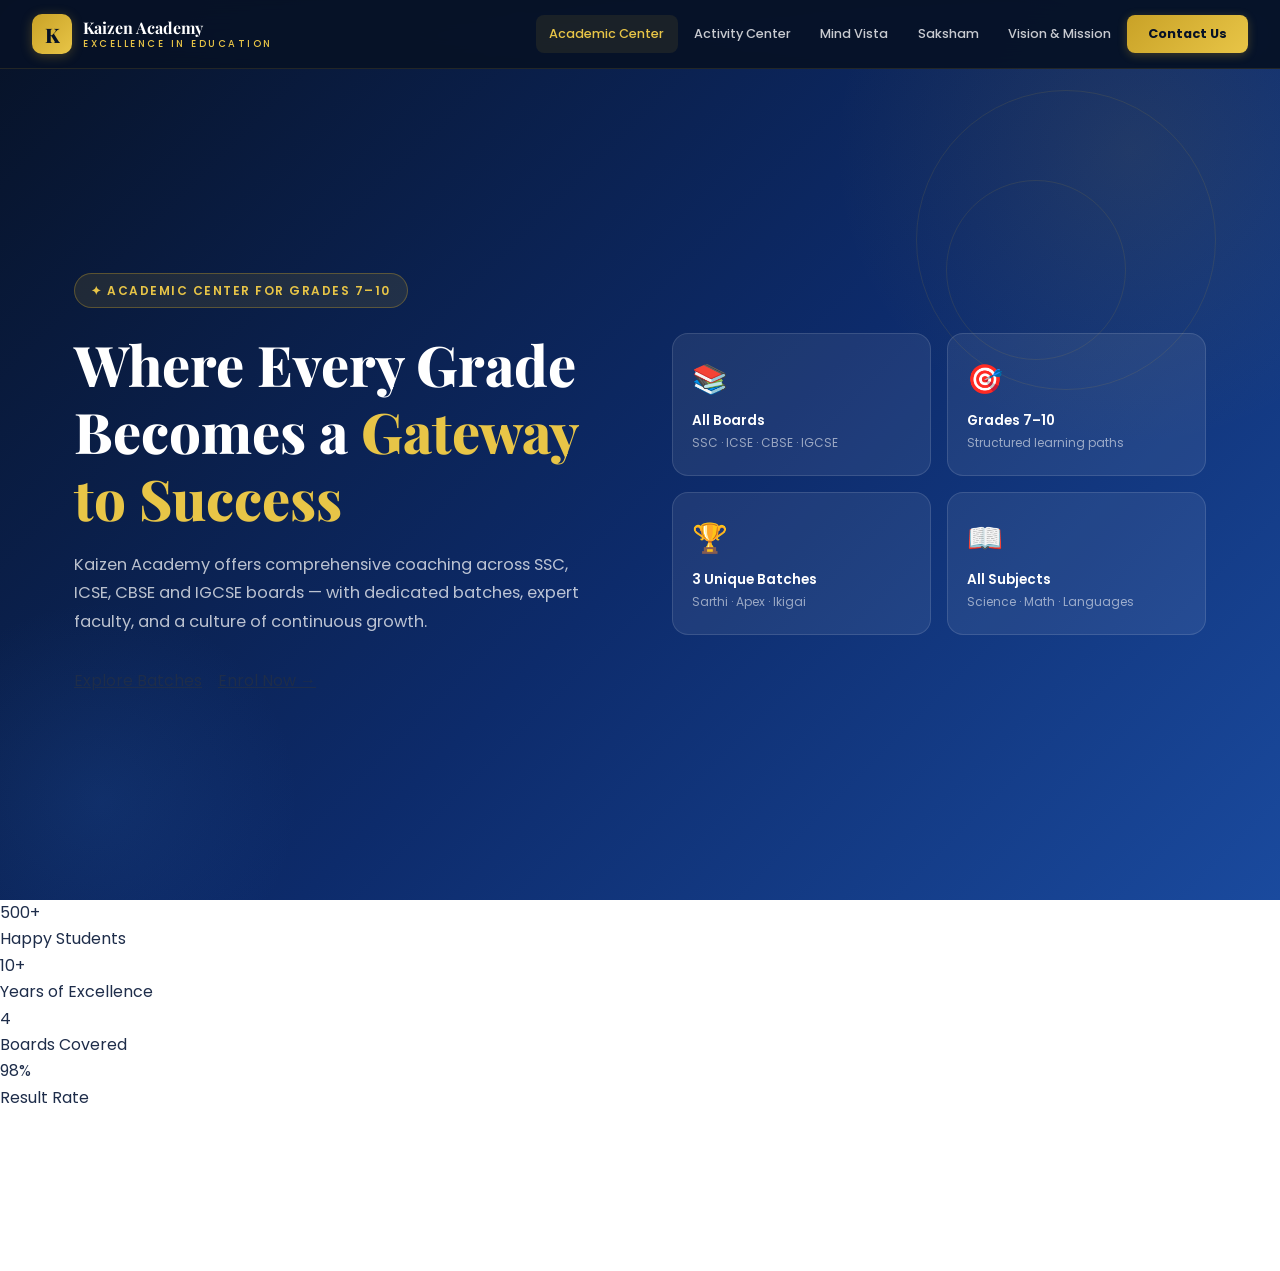
==== index.html @ 6b683e6e "Update index.html" ====
<!DOCTYPE html>
<html lang="en">
<head>
<meta charset="UTF-8"/>
<meta name="viewport" content="width=device-width,initial-scale=1.0"/>
<title>Kaizen Academy – Academic Center</title>
<link rel="stylesheet" href="styles.css"/>
<style>
.about-grid{display:grid;grid-template-columns:1fr 1fr;gap:5rem;align-items:center;}
.pillar-grid{display:grid;grid-template-columns:repeat(2,1fr);gap:1.2rem;margin-top:2rem;}
.pillar{display:flex;gap:.9rem;align-items:flex-start;padding:1.1rem;background:rgba(255,255,255,.06);border:1px solid rgba(255,255,255,.1);border-radius:var(--radius);}
.pillar .p-icon{font-size:1.4rem;flex-shrink:0;}
.pillar h4{color:var(--gold-light);font-size:.88rem;margin-bottom:.15rem;}
.pillar p{font-size:.8rem;color:rgba(255,255,255,.65);}
@media(max-width:768px){.about-grid{grid-template-columns:1fr;gap:2.5rem;}.pillar-grid{grid-template-columns:1fr;}}
</style>
</head>
<body>

<nav class="navbar" id="navbar">
  <div class="nav-wrap">
    <a href="index.html" class="nav-logo">
      <div class="logo-mark">K</div>
      <div class="logo-text"><span class="name">Kaizen Academy</span><span class="tagline">Excellence in Education</span></div>
    </a>
    <ul class="nav-menu">
      <li><a href="index.html" class="active">Academic Center</a></li>
      <li><a href="activity.html">Activity Center</a></li>
      <li><a href="mindvista.html">Mind Vista</a></li>
      <li><a href="saksham.html">Saksham</a></li>
      <li><a href="vision.html">Vision &amp; Mission</a></li>
      <li class="nav-cta"><a href="contact.html">Contact Us</a></li>
    </ul>
    <button class="hamburger" onclick="toggleMenu()">&#9776;</button>
  </div>
</nav>
<div class="nav-drawer" id="navDrawer">
  <a href="index.html">🎓 Academic Center</a>
  <a href="activity.html">🎨 Activity Center</a>
  <a href="mindvista.html">🌍 Mind Vista</a>
  <a href="saksham.html">🏆 Saksham</a>
  <a href="vision.html">⭐ Vision &amp; Mission</a>
  <a href="contact.html">📞 Contact Us</a>
</div>

<!-- HERO -->
<section class="hero">
  <div class="hero-bg"></div>
  <div class="hero-orb" style="width:600px;height:600px;top:-150px;right:-150px;background:radial-gradient(circle,rgba(201,162,39,.1) 0%,transparent 70%);"></div>
  <div class="hero-orb" style="width:400px;height:400px;bottom:-100px;left:-100px;background:radial-gradient(circle,rgba(45,107,196,.15) 0%,transparent 70%);animation-delay:3s;"></div>
  <div class="geo-shape" style="width:300px;height:300px;top:10%;right:5%;animation-duration:40s;"></div>
  <div class="geo-shape" style="width:180px;height:180px;top:20%;right:12%;animation-duration:28s;animation-direction:reverse;"></div>
  <div class="particles"></div>
  <div class="hero-content-wrap">
    <div class="hero-left">
      <div class="hero-badge">✦ Academic Center for Grades 7–10</div>
      <h1 class="hero-title">Where Every Grade Becomes a <span class="gold-text">Gateway to Success</span></h1>
      <p class="hero-desc">Kaizen Academy offers comprehensive coaching across SSC, ICSE, CBSE and IGCSE boards — with dedicated batches, expert faculty, and a culture of continuous growth.</p>
      <div class="hero-actions">
        <a href="#batches" class="btn btn-gold btn-lg">Explore Batches</a>
        <a href="contact.html" class="btn btn-outline btn-lg">Enrol Now →</a>
      </div>
    </div>
    <div class="hero-right">
      <div class="hero-card-grid">
        <div class="mini-card"><div class="icon">📚</div><h4>All Boards</h4><p>SSC · ICSE · CBSE · IGCSE</p></div>
        <div class="mini-card"><div class="icon">🎯</div><h4>Grades 7–10</h4><p>Structured learning paths</p></div>
        <div class="mini-card"><div class="icon">🏆</div><h4>3 Unique Batches</h4><p>Sarthi · Apex · Ikigai</p></div>
        <div class="mini-card"><div class="icon">📖</div><h4>All Subjects</h4><p>Science · Math · Languages</p></div>
      </div>
    </div>
  </div>
</section>

<!-- STATS -->
<div class="stats-band">
  <div class="stats-grid">
    <div class="reveal">
      <div class="stat-num" data-target="500" data-suffix="+">500+</div>
      <div class="stat-lbl">Happy Students</div>
    </div>
    <div class="reveal d1">
      <div class="stat-num" data-target="10" data-suffix="+">10+</div>
      <div class="stat-lbl">Years of Excellence</div>
    </div>
    <div class="reveal d2">
      <div class="stat-num" data-target="4" data-suffix="">4</div>
      <div class="stat-lbl">Boards Covered</div>
    </div>
    <div class="reveal d3">
      <div class="stat-num" data-target="98" data-suffix="%">98%</div>
      <div class="stat-lbl">Result Rate</div>
    </div>
  </div>
</div>

<!-- ABOUT -->
<section class="section bg-deep">
  <div class="container">
    <div class="about-grid">
---- styles.css ----
@import url('https://fonts.googleapis.com/css2?family=Poppins:wght@300;400;500;600;700;800&family=Playfair+Display:wght@400;600;700;800&display=swap');

:root {
  --blue-dark: #071226;
  --blue-deep: #0d2b6b;
  --blue-mid: #1a4a9e;
  --blue-light: #2d6bc4;
  --blue-sky: #5ba3e8;
  --blue-pale: #eef4fd;
  --gold: #c9a227;
  --gold-light: #e8c547;
  --gold-pale: #fdf8ec;
  --white: #ffffff;
  --off-white: #f8faff;
  --text: #1e2d4a;
  --text-mid: #4a5e7a;
  --text-light: #8a9bb8;
  --border: #dce6f5;
  --shadow: rgba(13,43,107,0.1);
  --shadow-hover: rgba(13,43,107,0.2);
  --shadow-gold: rgba(201,162,39,0.3);
  --radius-sm: 8px;
  --radius: 16px;
  --radius-lg: 24px;
  --radius-xl: 32px;
  --ease: cubic-bezier(0.4,0,0.2,1);
}

*{margin:0;padding:0;box-sizing:border-box;}
html{scroll-behavior:smooth;}
body{font-family:'Poppins',sans-serif;color:var(--text);background:var(--white);overflow-x:hidden;line-height:1.65;}
img{max-width:100%;display:block;}
a{color:inherit;}

h1,h2,h3,h4{font-family:'Playfair Display',serif;line-height:1.2;}
h1{font-size:clamp(2rem,5vw,3.5rem);font-weight:800;}
h2{font-size:clamp(1.6rem,3.5vw,2.6rem);font-weight:700;}
h3{font-size:clamp(1.1rem,2vw,1.4rem);font-weight:700;}
h4{font-size:1rem;font-weight:600;font-family:'Poppins',sans-serif;}
p{font-size:0.97rem;color:var(--text-mid);}

.container{max-width:1180px;margin:0 auto;padding:0 1.5rem;}
.section{padding:80px 0;}
.section-sm{padding:50px 0;}

/* Section headers */
.section-label{display:inline-flex;align-items:center;gap:.4rem;font-size:.72rem;font-weight:700;letter-spacing:3px;text-transform:uppercase;color:var(--gold);background:var(--gold-pale);padding:.4rem 1.1rem;border-radius:100px;margin-bottom:.9rem;border:1px solid rgba(201,162,39,.25);}
.section-title{color:var(--blue-deep);margin-bottom:.8rem;}
.section-title .accent{color:var(--gold);}
.gold-divider{width:50px;height:3px;background:linear-gradient(90deg,var(--gold),var(--gold-light));border-radius:100px;margin-bottom:1.2rem;}
.gold-divider.center{margin-left:auto;margin-right:auto;}
.section-lead{font-size:1rem;color:var(--text-mid);max-width:600px;margin-bottom:3rem;}
.text-center{text-align:center;}
.text-center .section-lead{margin-left:auto;margin-right:auto;}

/* Navbar */
.navbar{position:fixed;top:0;left:0;right:0;z-index:1000;background:rgba(7,18,38,.96);backdrop-filter:blur(20px) saturate(180%);border-bottom:1px solid rgba(201,162,39,.15);transition:box-shadow .3s var(--ease);}
.navbar.scrolled{box-shadow:0 4px 30px rgba(0,0,0,.4);}
.nav-wrap{max-width:1280px;margin:0 auto;height:68px;display:flex;align-items:center;justify-content:space-between;padding:0 2rem;gap:1.5rem;}
.nav-logo{display:flex;align-items:center;gap:.7rem;text-decoration:none;}
.logo-mark{width:40px;height:40px;background:linear-gradient(135deg,var(--gold),var(--gold-light));border-radius:10px;display:flex;align-items:center;justify-content:center;font-family:'Playfair Display',serif;font-size:1.25rem;font-weight:800;color:var(--blue-dark);flex-shrink:0;box-shadow:0 2px 12px var(--shadow-gold);}
.logo-text{line-height:1.15;}
.logo-text .name{display:block;font-family:'Playfair Display',serif;font-size:1rem;font-weight:700;color:var(--white);}
.logo-text .tagline{display:block;font-size:.6rem;color:var(--gold-light);letter-spacing:2.5px;text-transform:uppercase;font-weight:500;}
.nav-menu{display:flex;list-style:none;align-items:center;gap:.15rem;}
.nav-menu a{display:block;text-decoration:none;color:rgba(255,255,255,.78);font-size:.8rem;font-weight:500;padding:.5rem .85rem;border-radius:var(--radius-sm);transition:color .25s,background .25s;white-space:nowrap;}
.nav-menu a:hover,.nav-menu a.active{color:var(--gold-light);background:rgba(201,162,39,.1);}
.nav-cta a{background:linear-gradient(135deg,var(--gold),var(--gold-light))!important;color:var(--blue-dark)!important;font-weight:700!important;padding:.5rem 1.3rem!important;box-shadow:0 2px 10px var(--shadow-gold);}
.nav-cta a:hover{transform:translateY(-1px);box-shadow:0 5px 18px var(--shadow-gold)!important;}
.hamburger{display:none;background:none;border:none;color:white;font-size:1.5rem;cursor:pointer;padding:.4rem;flex-shrink:0;line-height:1;}
.nav-drawer{display:none;position:fixed;top:68px;left:0;right:0;background:rgba(7,18,38,.98);backdrop-filter:blur(20px);border-bottom:1px solid rgba(201,162,39,.15);z-index:999;padding:1rem 1.5rem;}
.nav-drawer.open{display:block;}
.nav-drawer a{display:block;text-decoration:none;color:rgba(255,255,255,.8);padding:.85rem .5rem;border-bottom:1px solid rgba(255,255,255,.07);font-size:.93rem;font-weight:500;transition:color .2s;}
.nav-drawer a:last-child{border-bottom:none;}
.nav-drawer a:hover{color:var(--gold-light);}

/* Hero */
.hero{min-height:100vh;display:flex;align-items:center;position:relative;overflow:hidden;padding-top:68px;}
.hero-bg{position:absolute;inset:0;background:linear-gradient(135deg,var(--blue-dark) 0%,var(--blue-deep) 55%,var(--blue-mid) 100%);}
.hero-orb{position:absolute;border-radius:50%;animation:orb-pulse 8s ease-in-out infinite;}
@keyframes orb-pulse{0%,100%{transform:scale(1) translate(0,0);opacity:.6;}33%{transform:scale(1.1) translate(2%,-3%);opacity:.8;}66%{transform:scale(.95) translate(-2%,2%);opacity:.5;}}
.geo-shape{position:absolute;border:1px solid rgba(201,162,39,.12);border-radius:50%;animation:geo-spin linear infinite;}
@keyframes geo-spin{from{transform:rotate(0deg);}to{transform:rotate(360deg);}}
.particles{position:absolute;inset:0;pointer-events:none;}
.particle{position:absolute;border-radius:50%;background:rgba(201,162,39,.2);animation:rise linear infinite;}
@keyframes rise{0%{transform:translateY(110vh);opacity:0;}5%{opacity:1;}95%{opacity:.4;}100%{transform:translateY(-10vh);opacity:0;}}
.hero-content-wrap{position:relative;z-index:5;width:100%;max-width:1180px;margin:0 auto;padding:4rem 1.5rem;display:grid;grid-template-columns:1fr 1fr;gap:4rem;align-items:center;}
.hero-badge{display:inline-flex;align-items:center;gap:.5rem;background:rgba(201,162,39,.12);border:1px solid rgba(201,162,39,.35);border-radius:100px;padding:.4rem 1rem;font-size:.75rem;font-weight:600;letter-spacing:1.5px;color:var(--gold-light);text-transform:uppercase;margin-bottom:1.4rem;animation:fadeInDown .8s var(--ease) both;}
.hero-title{color:var(--white);margin-bottom:1.2rem;animation:fadeInUp .9s var(--ease) .15s both;}
.hero-title .gold-text{color:var(--gold-light);}
.hero-desc{color:rgba(255,255,255,.72);font-size:1.02rem;line-height:1.75;margin-bottom:2rem;animation:fadeInUp .9s var(--ease) .3s both;}
.hero-actions{display:flex;gap:1rem;flex-wrap:wrap;animation:fadeInUp .9s var(--ease) .45s both;}
.hero-right{animation:fadeIn 1s var(--ease) .6s both;}
.hero-card-grid{display:grid;grid-template-columns:1fr 1fr;gap:1rem;}
.mini-card{background:rgba(255,255,255,.07);border:1px solid rgba(255,255,255,.12);border-radius:var(--radius);padding:1.4rem 1.2rem;transition:all .3s var(--ease);}
.mini-card:hover{background:rgba(201,162,39,.12);border-color:rgba(201,162,39,.3);transform:translateY(-4px);}
.mini-card .icon{font-size:1.8rem;margin-bottom:.6rem;}
.mini-card h4{color:var(--white);font-size:.85rem;font-weight:600;margin-bottom:.2rem;font-family:'Poppins',sans-serif;}
.mini-card p{font-size:.75rem;color:rgba(255,255,255,.55);}
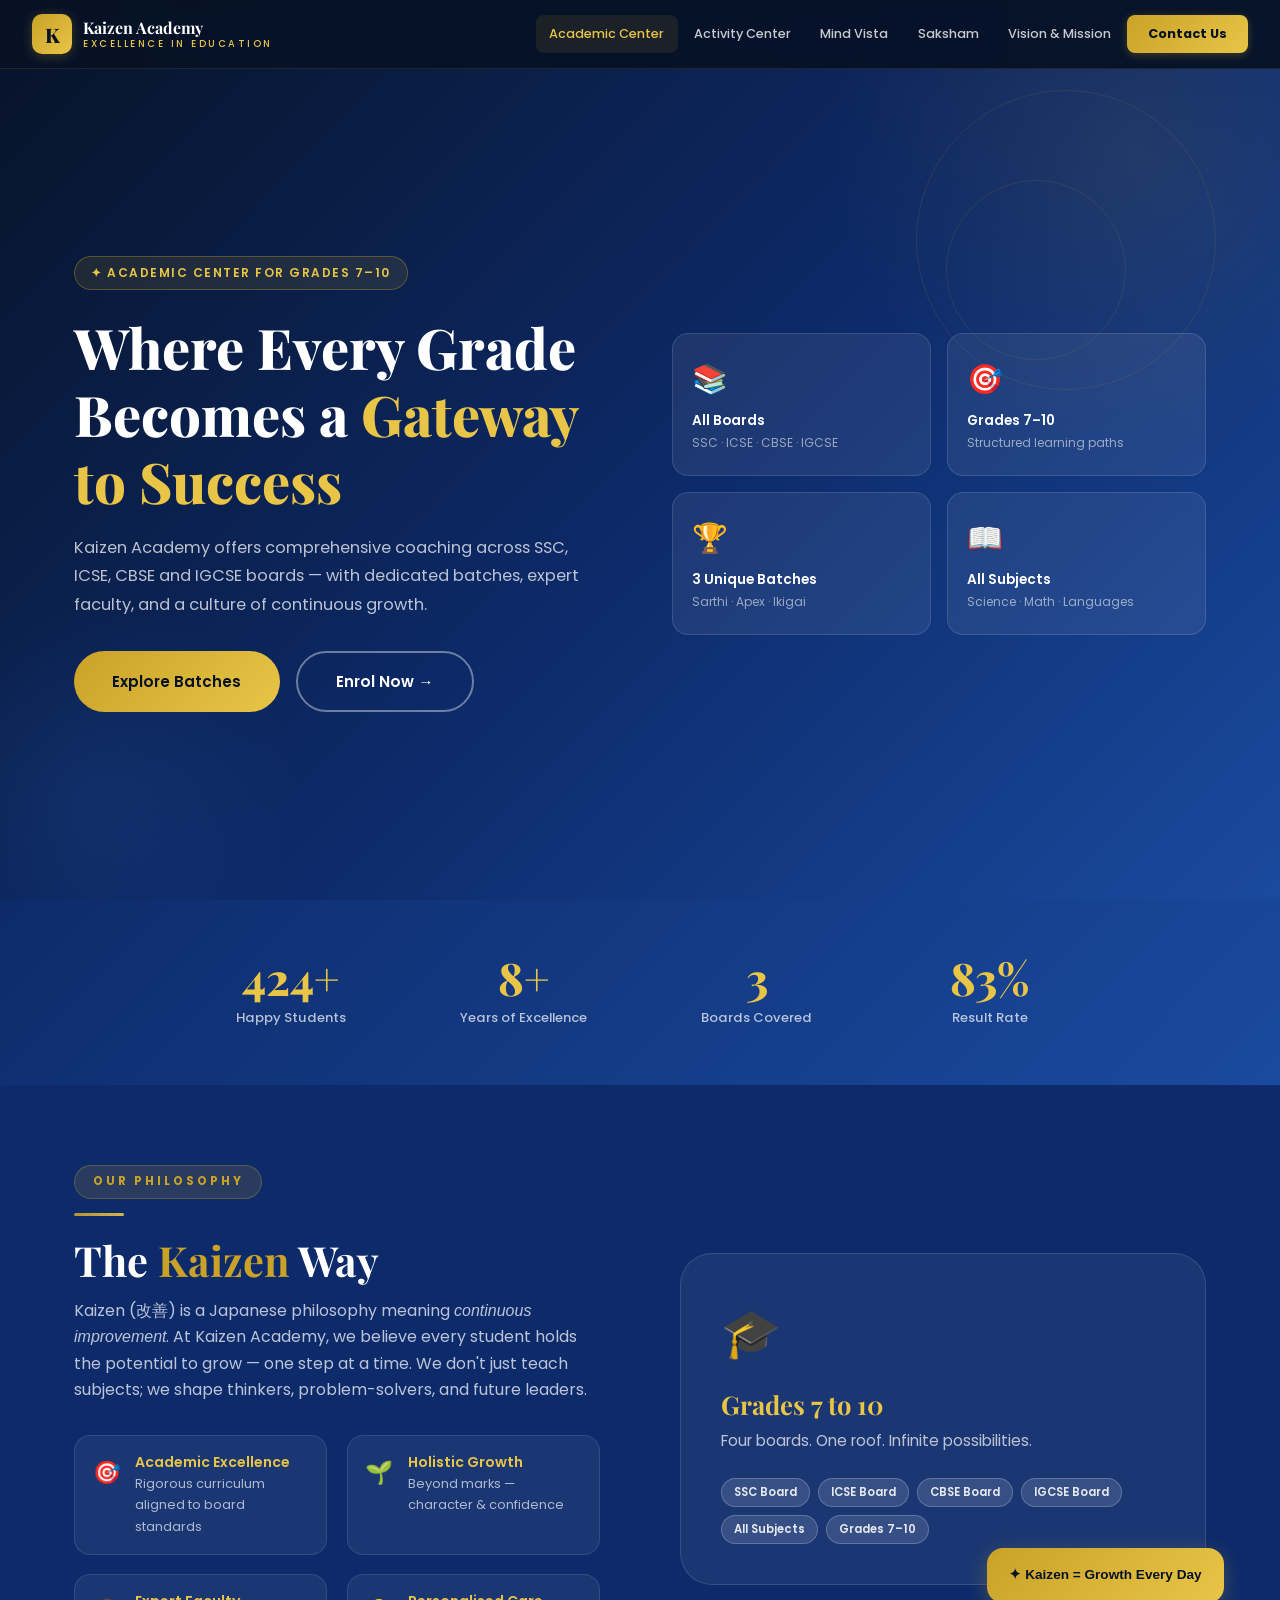
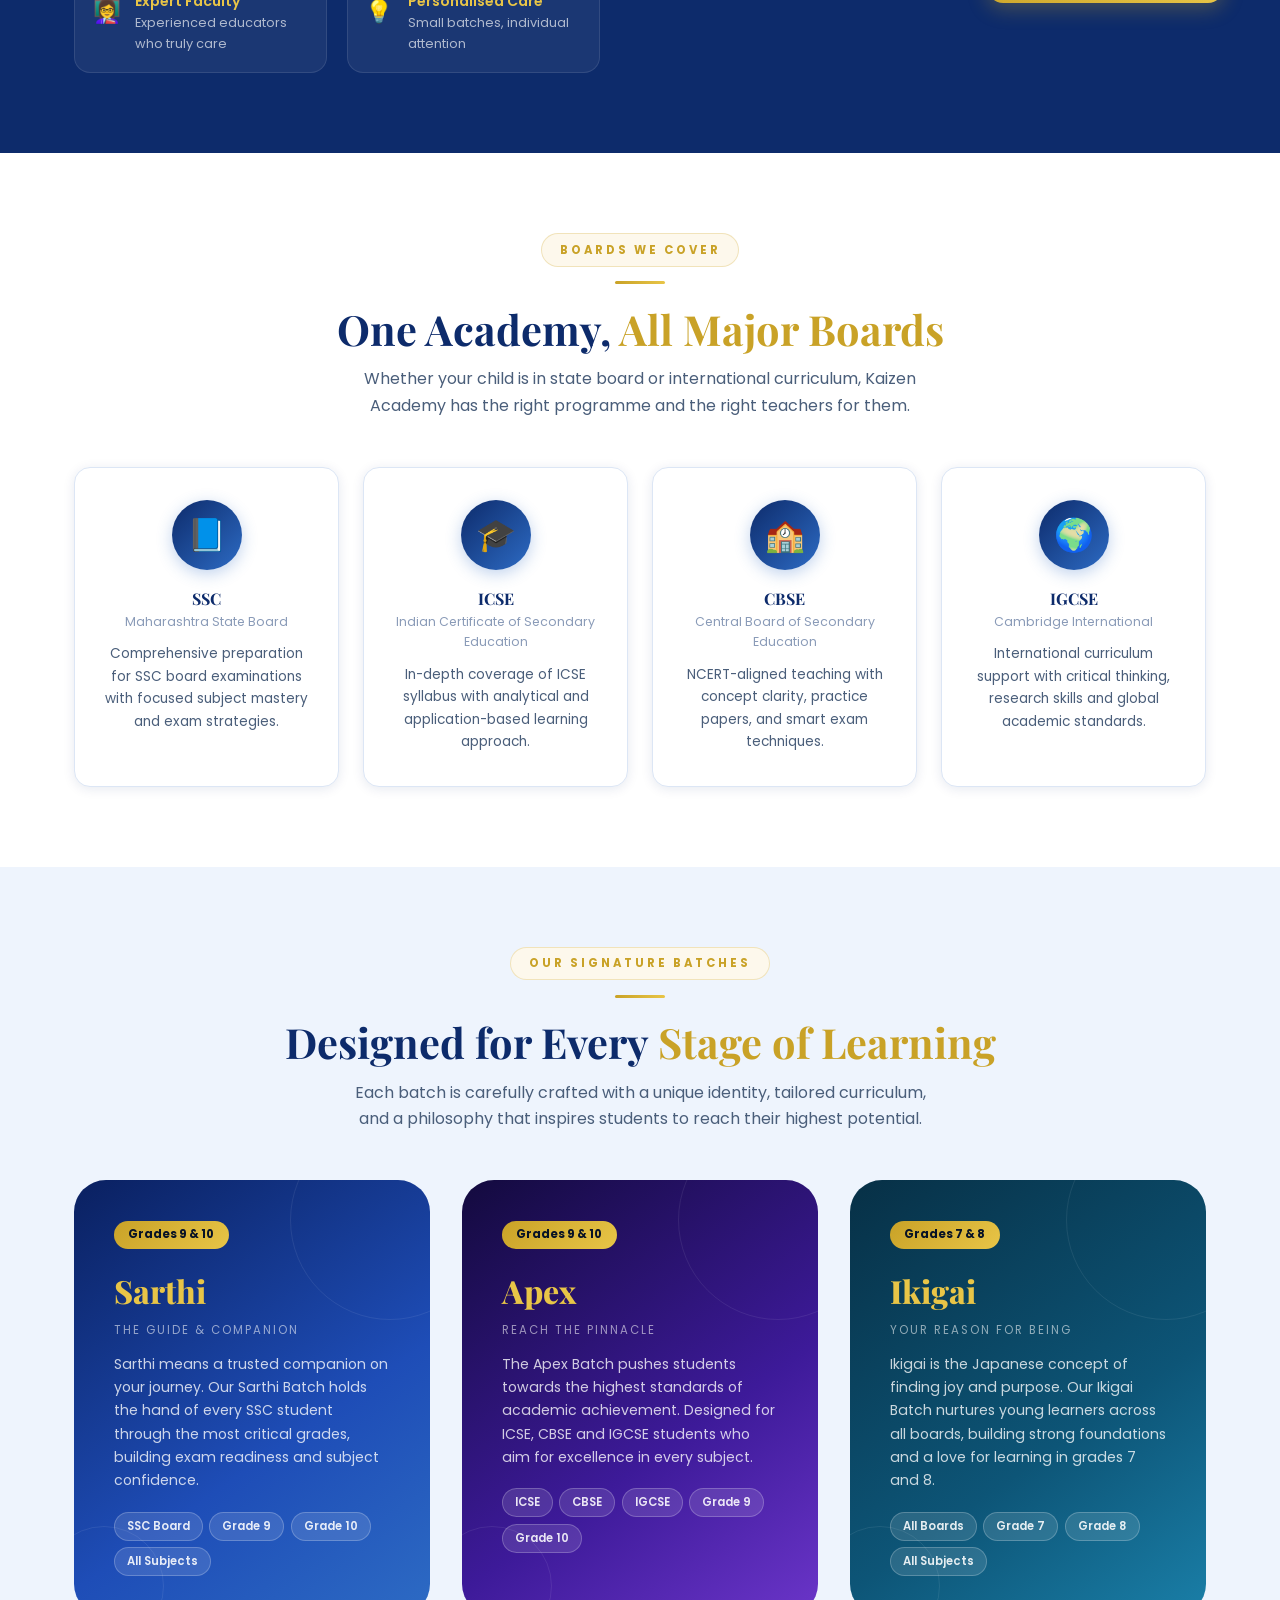
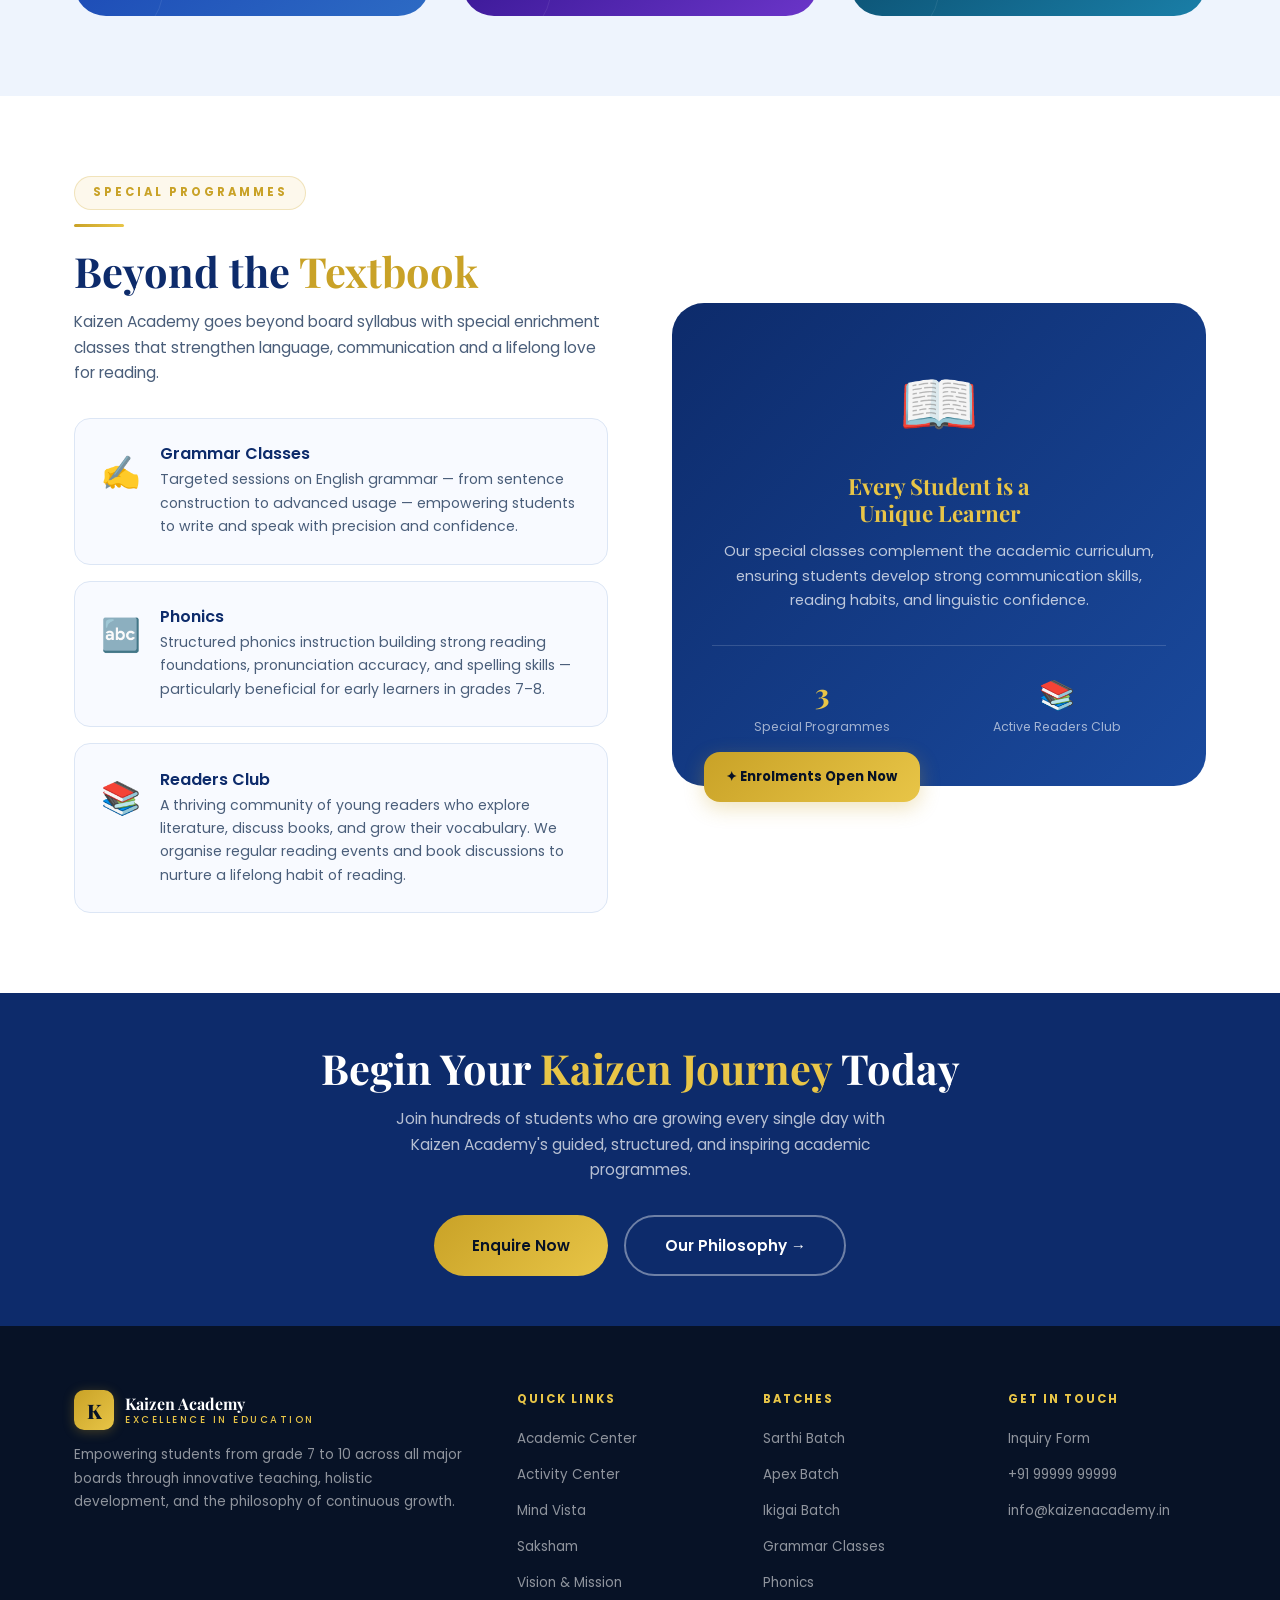
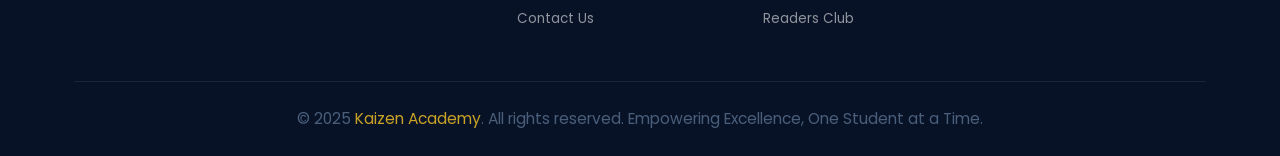
==== commit 808535ab: "Add files via upload" ====
--- a/index.html
+++ b/index.html
@@ -1,100 +1,364 @@
-<!DOCTYPE html>
-<html lang="en">
-<head>
-<meta charset="UTF-8"/>
-<meta name="viewport" content="width=device-width,initial-scale=1.0"/>
-<title>Kaizen Academy – Academic Center</title>
-<link rel="stylesheet" href="styles.css"/>
-<style>
-.about-grid{display:grid;grid-template-columns:1fr 1fr;gap:5rem;align-items:center;}
-.pillar-grid{display:grid;grid-template-columns:repeat(2,1fr);gap:1.2rem;margin-top:2rem;}
-.pillar{display:flex;gap:.9rem;align-items:flex-start;padding:1.1rem;background:rgba(255,255,255,.06);border:1px solid rgba(255,255,255,.1);border-radius:var(--radius);}
-.pillar .p-icon{font-size:1.4rem;flex-shrink:0;}
-.pillar h4{color:var(--gold-light);font-size:.88rem;margin-bottom:.15rem;}
-.pillar p{font-size:.8rem;color:rgba(255,255,255,.65);}
-@media(max-width:768px){.about-grid{grid-template-columns:1fr;gap:2.5rem;}.pillar-grid{grid-template-columns:1fr;}}
-</style>
-</head>
-<body>
-
-<nav class="navbar" id="navbar">
-  <div class="nav-wrap">
-    <a href="index.html" class="nav-logo">
-      <div class="logo-mark">K</div>
-      <div class="logo-text"><span class="name">Kaizen Academy</span><span class="tagline">Excellence in Education</span></div>
-    </a>
-    <ul class="nav-menu">
-      <li><a href="index.html" class="active">Academic Center</a></li>
-      <li><a href="activity.html">Activity Center</a></li>
-      <li><a href="mindvista.html">Mind Vista</a></li>
-      <li><a href="saksham.html">Saksham</a></li>
-      <li><a href="vision.html">Vision &amp; Mission</a></li>
-      <li class="nav-cta"><a href="contact.html">Contact Us</a></li>
-    </ul>
-    <button class="hamburger" onclick="toggleMenu()">&#9776;</button>
-  </div>
-</nav>
-<div class="nav-drawer" id="navDrawer">
-  <a href="index.html">🎓 Academic Center</a>
-  <a href="activity.html">🎨 Activity Center</a>
-  <a href="mindvista.html">🌍 Mind Vista</a>
-  <a href="saksham.html">🏆 Saksham</a>
-  <a href="vision.html">⭐ Vision &amp; Mission</a>
-  <a href="contact.html">📞 Contact Us</a>
-</div>
-
-<!-- HERO -->
-<section class="hero">
-  <div class="hero-bg"></div>
-  <div class="hero-orb" style="width:600px;height:600px;top:-150px;right:-150px;background:radial-gradient(circle,rgba(201,162,39,.1) 0%,transparent 70%);"></div>
-  <div class="hero-orb" style="width:400px;height:400px;bottom:-100px;left:-100px;background:radial-gradient(circle,rgba(45,107,196,.15) 0%,transparent 70%);animation-delay:3s;"></div>
-  <div class="geo-shape" style="width:300px;height:300px;top:10%;right:5%;animation-duration:40s;"></div>
-  <div class="geo-shape" style="width:180px;height:180px;top:20%;right:12%;animation-duration:28s;animation-direction:reverse;"></div>
-  <div class="particles"></div>
-  <div class="hero-content-wrap">
-    <div class="hero-left">
-      <div class="hero-badge">✦ Academic Center for Grades 7–10</div>
-      <h1 class="hero-title">Where Every Grade Becomes a <span class="gold-text">Gateway to Success</span></h1>
-      <p class="hero-desc">Kaizen Academy offers comprehensive coaching across SSC, ICSE, CBSE and IGCSE boards — with dedicated batches, expert faculty, and a culture of continuous growth.</p>
-      <div class="hero-actions">
-        <a href="#batches" class="btn btn-gold btn-lg">Explore Batches</a>
-        <a href="contact.html" class="btn btn-outline btn-lg">Enrol Now →</a>
-      </div>
-    </div>
-    <div class="hero-right">
-      <div class="hero-card-grid">
-        <div class="mini-card"><div class="icon">📚</div><h4>All Boards</h4><p>SSC · ICSE · CBSE · IGCSE</p></div>
-        <div class="mini-card"><div class="icon">🎯</div><h4>Grades 7–10</h4><p>Structured learning paths</p></div>
-        <div class="mini-card"><div class="icon">🏆</div><h4>3 Unique Batches</h4><p>Sarthi · Apex · Ikigai</p></div>
-        <div class="mini-card"><div class="icon">📖</div><h4>All Subjects</h4><p>Science · Math · Languages</p></div>
-      </div>
-    </div>
-  </div>
-</section>
-
-<!-- STATS -->
-<div class="stats-band">
-  <div class="stats-grid">
-    <div class="reveal">
-      <div class="stat-num" data-target="500" data-suffix="+">500+</div>
-      <div class="stat-lbl">Happy Students</div>
-    </div>
-    <div class="reveal d1">
-      <div class="stat-num" data-target="10" data-suffix="+">10+</div>
-      <div class="stat-lbl">Years of Excellence</div>
-    </div>
-    <div class="reveal d2">
-      <div class="stat-num" data-target="4" data-suffix="">4</div>
-      <div class="stat-lbl">Boards Covered</div>
-    </div>
-    <div class="reveal d3">
-      <div class="stat-num" data-target="98" data-suffix="%">98%</div>
-      <div class="stat-lbl">Result Rate</div>
-    </div>
-  </div>
-</div>
-
-<!-- ABOUT -->
-<section class="section bg-deep">
-  <div class="container">
-    <div class="about-grid">
+<!DOCTYPE html>
+<html lang="en">
+<head>
+<meta charset="UTF-8"/>
+<meta name="viewport" content="width=device-width,initial-scale=1.0"/>
+<title>Kaizen Academy – Academic Center</title>
+<link rel="stylesheet" href="styles.css"/>
+<style>
+.about-grid{display:grid;grid-template-columns:1fr 1fr;gap:5rem;align-items:center;}
+.pillar-grid{display:grid;grid-template-columns:repeat(2,1fr);gap:1.2rem;margin-top:2rem;}
+.pillar{display:flex;gap:.9rem;align-items:flex-start;padding:1.1rem;background:rgba(255,255,255,.06);border:1px solid rgba(255,255,255,.1);border-radius:var(--radius);}
+.pillar .p-icon{font-size:1.4rem;flex-shrink:0;}
+.pillar h4{color:var(--gold-light);font-size:.88rem;margin-bottom:.15rem;}
+.pillar p{font-size:.8rem;color:rgba(255,255,255,.65);}
+@media(max-width:768px){.about-grid{grid-template-columns:1fr;gap:2.5rem;}.pillar-grid{grid-template-columns:1fr;}}
+</style>
+</head>
+<body>
+
+<nav class="navbar" id="navbar">
+  <div class="nav-wrap">
+    <a href="index.html" class="nav-logo">
+      <div class="logo-mark">K</div>
+      <div class="logo-text"><span class="name">Kaizen Academy</span><span class="tagline">Excellence in Education</span></div>
+    </a>
+    <ul class="nav-menu">
+      <li><a href="index.html" class="active">Academic Center</a></li>
+      <li><a href="activity.html">Activity Center</a></li>
+      <li><a href="mindvista.html">Mind Vista</a></li>
+      <li><a href="saksham.html">Saksham</a></li>
+      <li><a href="vision.html">Vision &amp; Mission</a></li>
+      <li class="nav-cta"><a href="contact.html">Contact Us</a></li>
+    </ul>
+    <button class="hamburger" onclick="toggleMenu()">&#9776;</button>
+  </div>
+</nav>
+<div class="nav-drawer" id="navDrawer">
+  <a href="index.html">🎓 Academic Center</a>
+  <a href="activity.html">🎨 Activity Center</a>
+  <a href="mindvista.html">🌍 Mind Vista</a>
+  <a href="saksham.html">🏆 Saksham</a>
+  <a href="vision.html">⭐ Vision &amp; Mission</a>
+  <a href="contact.html">📞 Contact Us</a>
+</div>
+
+<!-- HERO -->
+<section class="hero">
+  <div class="hero-bg"></div>
+  <div class="hero-orb" style="width:600px;height:600px;top:-150px;right:-150px;background:radial-gradient(circle,rgba(201,162,39,.1) 0%,transparent 70%);"></div>
+  <div class="hero-orb" style="width:400px;height:400px;bottom:-100px;left:-100px;background:radial-gradient(circle,rgba(45,107,196,.15) 0%,transparent 70%);animation-delay:3s;"></div>
+  <div class="geo-shape" style="width:300px;height:300px;top:10%;right:5%;animation-duration:40s;"></div>
+  <div class="geo-shape" style="width:180px;height:180px;top:20%;right:12%;animation-duration:28s;animation-direction:reverse;"></div>
+  <div class="particles"></div>
+  <div class="hero-content-wrap">
+    <div class="hero-left">
+      <div class="hero-badge">✦ Academic Center for Grades 7–10</div>
+      <h1 class="hero-title">Where Every Grade Becomes a <span class="gold-text">Gateway to Success</span></h1>
+      <p class="hero-desc">Kaizen Academy offers comprehensive coaching across SSC, ICSE, CBSE and IGCSE boards — with dedicated batches, expert faculty, and a culture of continuous growth.</p>
+      <div class="hero-actions">
+        <a href="#batches" class="btn btn-gold btn-lg">Explore Batches</a>
+        <a href="contact.html" class="btn btn-outline btn-lg">Enrol Now →</a>
+      </div>
+    </div>
+    <div class="hero-right">
+      <div class="hero-card-grid">
+        <div class="mini-card"><div class="icon">📚</div><h4>All Boards</h4><p>SSC · ICSE · CBSE · IGCSE</p></div>
+        <div class="mini-card"><div class="icon">🎯</div><h4>Grades 7–10</h4><p>Structured learning paths</p></div>
+        <div class="mini-card"><div class="icon">🏆</div><h4>3 Unique Batches</h4><p>Sarthi · Apex · Ikigai</p></div>
+        <div class="mini-card"><div class="icon">📖</div><h4>All Subjects</h4><p>Science · Math · Languages</p></div>
+      </div>
+    </div>
+  </div>
+</section>
+
+<!-- STATS -->
+<div class="stats-band">
+  <div class="stats-grid">
+    <div class="reveal">
+      <div class="stat-num" data-target="500" data-suffix="+">500+</div>
+      <div class="stat-lbl">Happy Students</div>
+    </div>
+    <div class="reveal d1">
+      <div class="stat-num" data-target="10" data-suffix="+">10+</div>
+      <div class="stat-lbl">Years of Excellence</div>
+    </div>
+    <div class="reveal d2">
+      <div class="stat-num" data-target="4" data-suffix="">4</div>
+      <div class="stat-lbl">Boards Covered</div>
+    </div>
+    <div class="reveal d3">
+      <div class="stat-num" data-target="98" data-suffix="%">98%</div>
+      <div class="stat-lbl">Result Rate</div>
+    </div>
+  </div>
+</div>
+
+<!-- ABOUT -->
+<section class="section bg-deep">
+  <div class="container">
+    <div class="about-grid">
+      <div class="text-on-dark">
+        <div class="section-label">Our Philosophy</div>
+        <div class="gold-divider"></div>
+        <h2 class="section-title">The <span class="accent">Kaizen</span> Way</h2>
+        <p class="section-lead" style="color:rgba(255,255,255,.72);margin-bottom:1.5rem;">
+          Kaizen (改善) is a Japanese philosophy meaning <em>continuous improvement</em>. At Kaizen Academy, we believe every student holds the potential to grow — one step at a time. We don't just teach subjects; we shape thinkers, problem-solvers, and future leaders.
+        </p>
+        <div class="pillar-grid">
+          <div class="pillar"><div class="p-icon">🎯</div><div><h4>Academic Excellence</h4><p>Rigorous curriculum aligned to board standards</p></div></div>
+          <div class="pillar"><div class="p-icon">🌱</div><div><h4>Holistic Growth</h4><p>Beyond marks — character & confidence</p></div></div>
+          <div class="pillar"><div class="p-icon">👩‍🏫</div><div><h4>Expert Faculty</h4><p>Experienced educators who truly care</p></div></div>
+          <div class="pillar"><div class="p-icon">💡</div><div><h4>Personalised Care</h4><p>Small batches, individual attention</p></div></div>
+        </div>
+      </div>
+      <div style="position:relative;">
+        <div style="background:rgba(255,255,255,.06);border:1px solid rgba(255,255,255,.12);border-radius:var(--radius-xl);padding:2.5rem;color:white;">
+          <div style="font-size:3rem;margin-bottom:1rem;">🎓</div>
+          <h3 style="color:var(--gold-light);font-size:1.6rem;margin-bottom:.5rem;">Grades 7 to 10</h3>
+          <p style="color:rgba(255,255,255,.7);margin-bottom:1.5rem;">Four boards. One roof. Infinite possibilities.</p>
+          <div style="display:flex;flex-wrap:wrap;gap:.5rem;">
+            <span class="batch-tag">SSC Board</span>
+            <span class="batch-tag">ICSE Board</span>
+            <span class="batch-tag">CBSE Board</span>
+            <span class="batch-tag">IGCSE Board</span>
+            <span class="batch-tag">All Subjects</span>
+            <span class="batch-tag">Grades 7–10</span>
+          </div>
+        </div>
+        <div style="position:absolute;bottom:-18px;right:-18px;background:linear-gradient(135deg,var(--gold),var(--gold-light));border-radius:var(--radius);padding:1rem 1.4rem;color:var(--blue-dark);font-weight:800;font-size:.85rem;box-shadow:0 6px 20px var(--shadow-gold);">
+          ✦ Kaizen = Growth Every Day
+        </div>
+      </div>
+    </div>
+  </div>
+</section>
+
+<!-- BOARDS -->
+<section class="section">
+  <div class="container">
+    <div class="text-center reveal">
+      <div class="section-label">Boards We Cover</div>
+      <div class="gold-divider center"></div>
+      <h2 class="section-title">One Academy, <span class="accent">All Major Boards</span></h2>
+      <p class="section-lead">Whether your child is in state board or international curriculum, Kaizen Academy has the right programme and the right teachers for them.</p>
+    </div>
+    <div class="card-grid-4">
+      <div class="board-card reveal d1">
+        <div class="board-icon">📘</div>
+        <h3>SSC</h3>
+        <div class="board-full">Maharashtra State Board</div>
+        <p>Comprehensive preparation for SSC board examinations with focused subject mastery and exam strategies.</p>
+      </div>
+      <div class="board-card reveal d2">
+        <div class="board-icon">🎓</div>
+        <h3>ICSE</h3>
+        <div class="board-full">Indian Certificate of Secondary Education</div>
+        <p>In-depth coverage of ICSE syllabus with analytical and application-based learning approach.</p>
+      </div>
+      <div class="board-card reveal d3">
+        <div class="board-icon">🏫</div>
+        <h3>CBSE</h3>
+        <div class="board-full">Central Board of Secondary Education</div>
+        <p>NCERT-aligned teaching with concept clarity, practice papers, and smart exam techniques.</p>
+      </div>
+      <div class="board-card reveal d4">
+        <div class="board-icon">🌍</div>
+        <h3>IGCSE</h3>
+        <div class="board-full">Cambridge International</div>
+        <p>International curriculum support with critical thinking, research skills and global academic standards.</p>
+      </div>
+    </div>
+  </div>
+</section>
+
+<!-- BATCHES -->
+<section class="section bg-light" id="batches">
+  <div class="container">
+    <div class="text-center reveal">
+      <div class="section-label">Our Signature Batches</div>
+      <div class="gold-divider center"></div>
+      <h2 class="section-title">Designed for Every <span class="accent">Stage of Learning</span></h2>
+      <p class="section-lead">Each batch is carefully crafted with a unique identity, tailored curriculum, and a philosophy that inspires students to reach their highest potential.</p>
+    </div>
+    <div class="batch-grid">
+
+      <!-- Sarthi -->
+      <div class="batch-card sarthi reveal d1">
+        <div class="batch-deco" style="width:200px;height:200px;top:-60px;right:-60px;"></div>
+        <div class="batch-deco" style="width:120px;height:120px;bottom:-30px;left:-30px;"></div>
+        <div class="batch-badge">Grades 9 &amp; 10</div>
+        <div class="batch-name">Sarthi</div>
+        <div class="batch-sub">The Guide &amp; Companion</div>
+        <p class="batch-desc">
+          Sarthi means a trusted companion on your journey. Our Sarthi Batch holds the hand of every SSC student through the most critical grades, building exam readiness and subject confidence.
+        </p>
+        <div class="batch-tags">
+          <span class="batch-tag">SSC Board</span>
+          <span class="batch-tag">Grade 9</span>
+          <span class="batch-tag">Grade 10</span>
+          <span class="batch-tag">All Subjects</span>
+        </div>
+      </div>
+
+      <!-- Apex -->
+      <div class="batch-card apex reveal d2">
+        <div class="batch-deco" style="width:200px;height:200px;top:-60px;right:-60px;"></div>
+        <div class="batch-deco" style="width:120px;height:120px;bottom:-30px;left:-30px;"></div>
+        <div class="batch-badge">Grades 9 &amp; 10</div>
+        <div class="batch-name">Apex</div>
+        <div class="batch-sub">Reach the Pinnacle</div>
+        <p class="batch-desc">
+          The Apex Batch pushes students towards the highest standards of academic achievement. Designed for ICSE, CBSE and IGCSE students who aim for excellence in every subject.
+        </p>
+        <div class="batch-tags">
+          <span class="batch-tag">ICSE</span>
+          <span class="batch-tag">CBSE</span>
+          <span class="batch-tag">IGCSE</span>
+          <span class="batch-tag">Grade 9</span>
+          <span class="batch-tag">Grade 10</span>
+        </div>
+      </div>
+
+      <!-- Ikigai -->
+      <div class="batch-card ikigai reveal d3">
+        <div class="batch-deco" style="width:200px;height:200px;top:-60px;right:-60px;"></div>
+        <div class="batch-deco" style="width:120px;height:120px;bottom:-30px;left:-30px;"></div>
+        <div class="batch-badge">Grades 7 &amp; 8</div>
+        <div class="batch-name">Ikigai</div>
+        <div class="batch-sub">Your Reason for Being</div>
+        <p class="batch-desc">
+          Ikigai is the Japanese concept of finding joy and purpose. Our Ikigai Batch nurtures young learners across all boards, building strong foundations and a love for learning in grades 7 and 8.
+        </p>
+        <div class="batch-tags">
+          <span class="batch-tag">All Boards</span>
+          <span class="batch-tag">Grade 7</span>
+          <span class="batch-tag">Grade 8</span>
+          <span class="batch-tag">All Subjects</span>
+        </div>
+      </div>
+
+    </div>
+  </div>
+</section>
+
+<!-- SPECIAL PROGRAMS -->
+<section class="section" id="special">
+  <div class="container">
+    <div class="feature-row">
+      <div class="reveal">
+        <div class="section-label">Special Programmes</div>
+        <div class="gold-divider"></div>
+        <h2 class="section-title">Beyond the <span class="accent">Textbook</span></h2>
+        <p style="font-size:.97rem;color:var(--text-mid);margin-bottom:2rem;">
+          Kaizen Academy goes beyond board syllabus with special enrichment classes that strengthen language, communication and a lifelong love for reading.
+        </p>
+        <div style="display:flex;flex-direction:column;gap:1rem;">
+          <div class="special-card">
+            <div class="special-icon">✍️</div>
+            <div>
+              <h4>Grammar Classes</h4>
+              <p>Targeted sessions on English grammar — from sentence construction to advanced usage — empowering students to write and speak with precision and confidence.</p>
+            </div>
+          </div>
+          <div class="special-card">
+            <div class="special-icon">🔤</div>
+            <div>
+              <h4>Phonics</h4>
+              <p>Structured phonics instruction building strong reading foundations, pronunciation accuracy, and spelling skills — particularly beneficial for early learners in grades 7–8.</p>
+            </div>
+          </div>
+          <div class="special-card">
+            <div class="special-icon">📚</div>
+            <div>
+              <h4>Readers Club</h4>
+              <p>A thriving community of young readers who explore literature, discuss books, and grow their vocabulary. We organise regular reading events and book discussions to nurture a lifelong habit of reading.</p>
+            </div>
+          </div>
+        </div>
+      </div>
+      <div class="reveal d2" style="position:relative;">
+        <div style="background:linear-gradient(135deg,var(--blue-deep),var(--blue-mid));border-radius:var(--radius-xl);padding:3rem 2.5rem;color:white;text-align:center;">
+          <div style="font-size:4rem;margin-bottom:1rem;">📖</div>
+          <h3 style="color:var(--gold-light);margin-bottom:.8rem;">Every Student is a <br/>Unique Learner</h3>
+          <p style="color:rgba(255,255,255,.72);font-size:.9rem;line-height:1.7;">Our special classes complement the academic curriculum, ensuring students develop strong communication skills, reading habits, and linguistic confidence.</p>
+          <div style="margin-top:2rem;padding-top:1.5rem;border-top:1px solid rgba(255,255,255,.15);">
+            <div style="display:grid;grid-template-columns:1fr 1fr;gap:1rem;text-align:center;">
+              <div><div style="font-size:1.8rem;font-weight:800;color:var(--gold-light);font-family:'Playfair Display',serif;">3</div><div style="font-size:.78rem;color:rgba(255,255,255,.6);">Special Programmes</div></div>
+              <div><div style="font-size:1.8rem;font-weight:800;color:var(--gold-light);font-family:'Playfair Display',serif;">📚</div><div style="font-size:.78rem;color:rgba(255,255,255,.6);">Active Readers Club</div></div>
+            </div>
+          </div>
+        </div>
+        <div style="position:absolute;bottom:-16px;left:2rem;background:linear-gradient(135deg,var(--gold),var(--gold-light));border-radius:var(--radius);padding:.9rem 1.4rem;color:var(--blue-dark);font-weight:700;font-size:.82rem;box-shadow:0 6px 20px var(--shadow-gold);">
+          ✦ Enrolments Open Now
+        </div>
+      </div>
+    </div>
+  </div>
+</section>
+
+<!-- CTA -->
+<section class="section-sm bg-deep">
+  <div class="container text-center">
+    <div class="reveal">
+      <h2 style="color:var(--white);margin-bottom:.8rem;">Begin Your <span style="color:var(--gold-light);">Kaizen Journey</span> Today</h2>
+      <p style="color:rgba(255,255,255,.7);max-width:500px;margin:0 auto 2rem;">Join hundreds of students who are growing every single day with Kaizen Academy's guided, structured, and inspiring academic programmes.</p>
+      <div style="display:flex;gap:1rem;justify-content:center;flex-wrap:wrap;">
+        <a href="contact.html" class="btn btn-gold btn-lg">Enquire Now</a>
+        <a href="vision.html" class="btn btn-outline btn-lg">Our Philosophy →</a>
+      </div>
+    </div>
+  </div>
+</section>
+
+<!-- FOOTER -->
+<footer>
+  <div class="container">
+    <div class="footer-grid">
+      <div class="footer-about">
+        <a href="index.html" class="nav-logo" style="display:inline-flex;">
+          <div class="logo-mark">K</div>
+          <div class="logo-text"><span class="name">Kaizen Academy</span><span class="tagline">Excellence in Education</span></div>
+        </a>
+        <p>Empowering students from grade 7 to 10 across all major boards through innovative teaching, holistic development, and the philosophy of continuous growth.</p>
+      </div>
+      <div class="footer-col">
+        <h5>Quick Links</h5>
+        <ul>
+          <li><a href="index.html">Academic Center</a></li>
+          <li><a href="activity.html">Activity Center</a></li>
+          <li><a href="mindvista.html">Mind Vista</a></li>
+          <li><a href="saksham.html">Saksham</a></li>
+          <li><a href="vision.html">Vision &amp; Mission</a></li>
+          <li><a href="contact.html">Contact Us</a></li>
+        </ul>
+      </div>
+      <div class="footer-col">
+        <h5>Batches</h5>
+        <ul>
+          <li><a href="#batches">Sarthi Batch</a></li>
+          <li><a href="#batches">Apex Batch</a></li>
+          <li><a href="#batches">Ikigai Batch</a></li>
+          <li><a href="#special">Grammar Classes</a></li>
+          <li><a href="#special">Phonics</a></li>
+          <li><a href="#special">Readers Club</a></li>
+        </ul>
+      </div>
+      <div class="footer-col">
+        <h5>Get in Touch</h5>
+        <ul>
+          <li><a href="contact.html">Inquiry Form</a></li>
+          <li><a href="tel:+919999999999">+91 99999 99999</a></li>
+          <li><a href="mailto:info@kaizenacademy.in">info@kaizenacademy.in</a></li>
+        </ul>
+      </div>
+    </div>
+    <div class="footer-bottom">
+      <p>&copy; 2025 <span class="gold">Kaizen Academy</span>. All rights reserved. Empowering Excellence, One Student at a Time.</p>
+    </div>
+  </div>
+</footer>
+
+<script src="script.js"></script>
+</body>
+</html>
--- a/styles.css
+++ b/styles.css
@@ -1,99 +1,279 @@
-@import url('https://fonts.googleapis.com/css2?family=Poppins:wght@300;400;500;600;700;800&family=Playfair+Display:wght@400;600;700;800&display=swap');
-
-:root {
-  --blue-dark: #071226;
-  --blue-deep: #0d2b6b;
-  --blue-mid: #1a4a9e;
-  --blue-light: #2d6bc4;
-  --blue-sky: #5ba3e8;
-  --blue-pale: #eef4fd;
-  --gold: #c9a227;
-  --gold-light: #e8c547;
-  --gold-pale: #fdf8ec;
-  --white: #ffffff;
-  --off-white: #f8faff;
-  --text: #1e2d4a;
-  --text-mid: #4a5e7a;
-  --text-light: #8a9bb8;
-  --border: #dce6f5;
-  --shadow: rgba(13,43,107,0.1);
-  --shadow-hover: rgba(13,43,107,0.2);
-  --shadow-gold: rgba(201,162,39,0.3);
-  --radius-sm: 8px;
-  --radius: 16px;
-  --radius-lg: 24px;
-  --radius-xl: 32px;
-  --ease: cubic-bezier(0.4,0,0.2,1);
-}
-
-*{margin:0;padding:0;box-sizing:border-box;}
-html{scroll-behavior:smooth;}
-body{font-family:'Poppins',sans-serif;color:var(--text);background:var(--white);overflow-x:hidden;line-height:1.65;}
-img{max-width:100%;display:block;}
-a{color:inherit;}
-
-h1,h2,h3,h4{font-family:'Playfair Display',serif;line-height:1.2;}
-h1{font-size:clamp(2rem,5vw,3.5rem);font-weight:800;}
-h2{font-size:clamp(1.6rem,3.5vw,2.6rem);font-weight:700;}
-h3{font-size:clamp(1.1rem,2vw,1.4rem);font-weight:700;}
-h4{font-size:1rem;font-weight:600;font-family:'Poppins',sans-serif;}
-p{font-size:0.97rem;color:var(--text-mid);}
-
-.container{max-width:1180px;margin:0 auto;padding:0 1.5rem;}
-.section{padding:80px 0;}
-.section-sm{padding:50px 0;}
-
-/* Section headers */
-.section-label{display:inline-flex;align-items:center;gap:.4rem;font-size:.72rem;font-weight:700;letter-spacing:3px;text-transform:uppercase;color:var(--gold);background:var(--gold-pale);padding:.4rem 1.1rem;border-radius:100px;margin-bottom:.9rem;border:1px solid rgba(201,162,39,.25);}
-.section-title{color:var(--blue-deep);margin-bottom:.8rem;}
-.section-title .accent{color:var(--gold);}
-.gold-divider{width:50px;height:3px;background:linear-gradient(90deg,var(--gold),var(--gold-light));border-radius:100px;margin-bottom:1.2rem;}
-.gold-divider.center{margin-left:auto;margin-right:auto;}
-.section-lead{font-size:1rem;color:var(--text-mid);max-width:600px;margin-bottom:3rem;}
-.text-center{text-align:center;}
-.text-center .section-lead{margin-left:auto;margin-right:auto;}
-
-/* Navbar */
-.navbar{position:fixed;top:0;left:0;right:0;z-index:1000;background:rgba(7,18,38,.96);backdrop-filter:blur(20px) saturate(180%);border-bottom:1px solid rgba(201,162,39,.15);transition:box-shadow .3s var(--ease);}
-.navbar.scrolled{box-shadow:0 4px 30px rgba(0,0,0,.4);}
-.nav-wrap{max-width:1280px;margin:0 auto;height:68px;display:flex;align-items:center;justify-content:space-between;padding:0 2rem;gap:1.5rem;}
-.nav-logo{display:flex;align-items:center;gap:.7rem;text-decoration:none;}
-.logo-mark{width:40px;height:40px;background:linear-gradient(135deg,var(--gold),var(--gold-light));border-radius:10px;display:flex;align-items:center;justify-content:center;font-family:'Playfair Display',serif;font-size:1.25rem;font-weight:800;color:var(--blue-dark);flex-shrink:0;box-shadow:0 2px 12px var(--shadow-gold);}
-.logo-text{line-height:1.15;}
-.logo-text .name{display:block;font-family:'Playfair Display',serif;font-size:1rem;font-weight:700;color:var(--white);}
-.logo-text .tagline{display:block;font-size:.6rem;color:var(--gold-light);letter-spacing:2.5px;text-transform:uppercase;font-weight:500;}
-.nav-menu{display:flex;list-style:none;align-items:center;gap:.15rem;}
-.nav-menu a{display:block;text-decoration:none;color:rgba(255,255,255,.78);font-size:.8rem;font-weight:500;padding:.5rem .85rem;border-radius:var(--radius-sm);transition:color .25s,background .25s;white-space:nowrap;}
-.nav-menu a:hover,.nav-menu a.active{color:var(--gold-light);background:rgba(201,162,39,.1);}
-.nav-cta a{background:linear-gradient(135deg,var(--gold),var(--gold-light))!important;color:var(--blue-dark)!important;font-weight:700!important;padding:.5rem 1.3rem!important;box-shadow:0 2px 10px var(--shadow-gold);}
-.nav-cta a:hover{transform:translateY(-1px);box-shadow:0 5px 18px var(--shadow-gold)!important;}
-.hamburger{display:none;background:none;border:none;color:white;font-size:1.5rem;cursor:pointer;padding:.4rem;flex-shrink:0;line-height:1;}
-.nav-drawer{display:none;position:fixed;top:68px;left:0;right:0;background:rgba(7,18,38,.98);backdrop-filter:blur(20px);border-bottom:1px solid rgba(201,162,39,.15);z-index:999;padding:1rem 1.5rem;}
-.nav-drawer.open{display:block;}
-.nav-drawer a{display:block;text-decoration:none;color:rgba(255,255,255,.8);padding:.85rem .5rem;border-bottom:1px solid rgba(255,255,255,.07);font-size:.93rem;font-weight:500;transition:color .2s;}
-.nav-drawer a:last-child{border-bottom:none;}
-.nav-drawer a:hover{color:var(--gold-light);}
-
-/* Hero */
-.hero{min-height:100vh;display:flex;align-items:center;position:relative;overflow:hidden;padding-top:68px;}
-.hero-bg{position:absolute;inset:0;background:linear-gradient(135deg,var(--blue-dark) 0%,var(--blue-deep) 55%,var(--blue-mid) 100%);}
-.hero-orb{position:absolute;border-radius:50%;animation:orb-pulse 8s ease-in-out infinite;}
-@keyframes orb-pulse{0%,100%{transform:scale(1) translate(0,0);opacity:.6;}33%{transform:scale(1.1) translate(2%,-3%);opacity:.8;}66%{transform:scale(.95) translate(-2%,2%);opacity:.5;}}
-.geo-shape{position:absolute;border:1px solid rgba(201,162,39,.12);border-radius:50%;animation:geo-spin linear infinite;}
-@keyframes geo-spin{from{transform:rotate(0deg);}to{transform:rotate(360deg);}}
-.particles{position:absolute;inset:0;pointer-events:none;}
-.particle{position:absolute;border-radius:50%;background:rgba(201,162,39,.2);animation:rise linear infinite;}
-@keyframes rise{0%{transform:translateY(110vh);opacity:0;}5%{opacity:1;}95%{opacity:.4;}100%{transform:translateY(-10vh);opacity:0;}}
-.hero-content-wrap{position:relative;z-index:5;width:100%;max-width:1180px;margin:0 auto;padding:4rem 1.5rem;display:grid;grid-template-columns:1fr 1fr;gap:4rem;align-items:center;}
-.hero-badge{display:inline-flex;align-items:center;gap:.5rem;background:rgba(201,162,39,.12);border:1px solid rgba(201,162,39,.35);border-radius:100px;padding:.4rem 1rem;font-size:.75rem;font-weight:600;letter-spacing:1.5px;color:var(--gold-light);text-transform:uppercase;margin-bottom:1.4rem;animation:fadeInDown .8s var(--ease) both;}
-.hero-title{color:var(--white);margin-bottom:1.2rem;animation:fadeInUp .9s var(--ease) .15s both;}
-.hero-title .gold-text{color:var(--gold-light);}
-.hero-desc{color:rgba(255,255,255,.72);font-size:1.02rem;line-height:1.75;margin-bottom:2rem;animation:fadeInUp .9s var(--ease) .3s both;}
-.hero-actions{display:flex;gap:1rem;flex-wrap:wrap;animation:fadeInUp .9s var(--ease) .45s both;}
-.hero-right{animation:fadeIn 1s var(--ease) .6s both;}
-.hero-card-grid{display:grid;grid-template-columns:1fr 1fr;gap:1rem;}
-.mini-card{background:rgba(255,255,255,.07);border:1px solid rgba(255,255,255,.12);border-radius:var(--radius);padding:1.4rem 1.2rem;transition:all .3s var(--ease);}
-.mini-card:hover{background:rgba(201,162,39,.12);border-color:rgba(201,162,39,.3);transform:translateY(-4px);}
-.mini-card .icon{font-size:1.8rem;margin-bottom:.6rem;}
-.mini-card h4{color:var(--white);font-size:.85rem;font-weight:600;margin-bottom:.2rem;font-family:'Poppins',sans-serif;}
-.mini-card p{font-size:.75rem;color:rgba(255,255,255,.55);}
+@import url('https://fonts.googleapis.com/css2?family=Poppins:wght@300;400;500;600;700;800&family=Playfair+Display:wght@400;600;700;800&display=swap');
+
+:root {
+  --blue-dark: #071226;
+  --blue-deep: #0d2b6b;
+  --blue-mid: #1a4a9e;
+  --blue-light: #2d6bc4;
+  --blue-sky: #5ba3e8;
+  --blue-pale: #eef4fd;
+  --gold: #c9a227;
+  --gold-light: #e8c547;
+  --gold-pale: #fdf8ec;
+  --white: #ffffff;
+  --off-white: #f8faff;
+  --text: #1e2d4a;
+  --text-mid: #4a5e7a;
+  --text-light: #8a9bb8;
+  --border: #dce6f5;
+  --shadow: rgba(13,43,107,0.1);
+  --shadow-hover: rgba(13,43,107,0.2);
+  --shadow-gold: rgba(201,162,39,0.3);
+  --radius-sm: 8px;
+  --radius: 16px;
+  --radius-lg: 24px;
+  --radius-xl: 32px;
+  --ease: cubic-bezier(0.4,0,0.2,1);
+}
+
+*{margin:0;padding:0;box-sizing:border-box;}
+html{scroll-behavior:smooth;}
+body{font-family:'Poppins',sans-serif;color:var(--text);background:var(--white);overflow-x:hidden;line-height:1.65;}
+img{max-width:100%;display:block;}
+a{color:inherit;}
+
+h1,h2,h3,h4{font-family:'Playfair Display',serif;line-height:1.2;}
+h1{font-size:clamp(2rem,5vw,3.5rem);font-weight:800;}
+h2{font-size:clamp(1.6rem,3.5vw,2.6rem);font-weight:700;}
+h3{font-size:clamp(1.1rem,2vw,1.4rem);font-weight:700;}
+h4{font-size:1rem;font-weight:600;font-family:'Poppins',sans-serif;}
+p{font-size:0.97rem;color:var(--text-mid);}
+
+.container{max-width:1180px;margin:0 auto;padding:0 1.5rem;}
+.section{padding:80px 0;}
+.section-sm{padding:50px 0;}
+
+/* Section headers */
+.section-label{display:inline-flex;align-items:center;gap:.4rem;font-size:.72rem;font-weight:700;letter-spacing:3px;text-transform:uppercase;color:var(--gold);background:var(--gold-pale);padding:.4rem 1.1rem;border-radius:100px;margin-bottom:.9rem;border:1px solid rgba(201,162,39,.25);}
+.section-title{color:var(--blue-deep);margin-bottom:.8rem;}
+.section-title .accent{color:var(--gold);}
+.gold-divider{width:50px;height:3px;background:linear-gradient(90deg,var(--gold),var(--gold-light));border-radius:100px;margin-bottom:1.2rem;}
+.gold-divider.center{margin-left:auto;margin-right:auto;}
+.section-lead{font-size:1rem;color:var(--text-mid);max-width:600px;margin-bottom:3rem;}
+.text-center{text-align:center;}
+.text-center .section-lead{margin-left:auto;margin-right:auto;}
+
+/* Navbar */
+.navbar{position:fixed;top:0;left:0;right:0;z-index:1000;background:rgba(7,18,38,.96);backdrop-filter:blur(20px) saturate(180%);border-bottom:1px solid rgba(201,162,39,.15);transition:box-shadow .3s var(--ease);}
+.navbar.scrolled{box-shadow:0 4px 30px rgba(0,0,0,.4);}
+.nav-wrap{max-width:1280px;margin:0 auto;height:68px;display:flex;align-items:center;justify-content:space-between;padding:0 2rem;gap:1.5rem;}
+.nav-logo{display:flex;align-items:center;gap:.7rem;text-decoration:none;}
+.logo-mark{width:40px;height:40px;background:linear-gradient(135deg,var(--gold),var(--gold-light));border-radius:10px;display:flex;align-items:center;justify-content:center;font-family:'Playfair Display',serif;font-size:1.25rem;font-weight:800;color:var(--blue-dark);flex-shrink:0;box-shadow:0 2px 12px var(--shadow-gold);}
+.logo-text{line-height:1.15;}
+.logo-text .name{display:block;font-family:'Playfair Display',serif;font-size:1rem;font-weight:700;color:var(--white);}
+.logo-text .tagline{display:block;font-size:.6rem;color:var(--gold-light);letter-spacing:2.5px;text-transform:uppercase;font-weight:500;}
+.nav-menu{display:flex;list-style:none;align-items:center;gap:.15rem;}
+.nav-menu a{display:block;text-decoration:none;color:rgba(255,255,255,.78);font-size:.8rem;font-weight:500;padding:.5rem .85rem;border-radius:var(--radius-sm);transition:color .25s,background .25s;white-space:nowrap;}
+.nav-menu a:hover,.nav-menu a.active{color:var(--gold-light);background:rgba(201,162,39,.1);}
+.nav-cta a{background:linear-gradient(135deg,var(--gold),var(--gold-light))!important;color:var(--blue-dark)!important;font-weight:700!important;padding:.5rem 1.3rem!important;box-shadow:0 2px 10px var(--shadow-gold);}
+.nav-cta a:hover{transform:translateY(-1px);box-shadow:0 5px 18px var(--shadow-gold)!important;}
+.hamburger{display:none;background:none;border:none;color:white;font-size:1.5rem;cursor:pointer;padding:.4rem;flex-shrink:0;line-height:1;}
+.nav-drawer{display:none;position:fixed;top:68px;left:0;right:0;background:rgba(7,18,38,.98);backdrop-filter:blur(20px);border-bottom:1px solid rgba(201,162,39,.15);z-index:999;padding:1rem 1.5rem;}
+.nav-drawer.open{display:block;}
+.nav-drawer a{display:block;text-decoration:none;color:rgba(255,255,255,.8);padding:.85rem .5rem;border-bottom:1px solid rgba(255,255,255,.07);font-size:.93rem;font-weight:500;transition:color .2s;}
+.nav-drawer a:last-child{border-bottom:none;}
+.nav-drawer a:hover{color:var(--gold-light);}
+
+/* Hero */
+.hero{min-height:100vh;display:flex;align-items:center;position:relative;overflow:hidden;padding-top:68px;}
+.hero-bg{position:absolute;inset:0;background:linear-gradient(135deg,var(--blue-dark) 0%,var(--blue-deep) 55%,var(--blue-mid) 100%);}
+.hero-orb{position:absolute;border-radius:50%;animation:orb-pulse 8s ease-in-out infinite;}
+@keyframes orb-pulse{0%,100%{transform:scale(1) translate(0,0);opacity:.6;}33%{transform:scale(1.1) translate(2%,-3%);opacity:.8;}66%{transform:scale(.95) translate(-2%,2%);opacity:.5;}}
+.geo-shape{position:absolute;border:1px solid rgba(201,162,39,.12);border-radius:50%;animation:geo-spin linear infinite;}
+@keyframes geo-spin{from{transform:rotate(0deg);}to{transform:rotate(360deg);}}
+.particles{position:absolute;inset:0;pointer-events:none;}
+.particle{position:absolute;border-radius:50%;background:rgba(201,162,39,.2);animation:rise linear infinite;}
+@keyframes rise{0%{transform:translateY(110vh);opacity:0;}5%{opacity:1;}95%{opacity:.4;}100%{transform:translateY(-10vh);opacity:0;}}
+.hero-content-wrap{position:relative;z-index:5;width:100%;max-width:1180px;margin:0 auto;padding:4rem 1.5rem;display:grid;grid-template-columns:1fr 1fr;gap:4rem;align-items:center;}
+.hero-badge{display:inline-flex;align-items:center;gap:.5rem;background:rgba(201,162,39,.12);border:1px solid rgba(201,162,39,.35);border-radius:100px;padding:.4rem 1rem;font-size:.75rem;font-weight:600;letter-spacing:1.5px;color:var(--gold-light);text-transform:uppercase;margin-bottom:1.4rem;animation:fadeInDown .8s var(--ease) both;}
+.hero-title{color:var(--white);margin-bottom:1.2rem;animation:fadeInUp .9s var(--ease) .15s both;}
+.hero-title .gold-text{color:var(--gold-light);}
+.hero-desc{color:rgba(255,255,255,.72);font-size:1.02rem;line-height:1.75;margin-bottom:2rem;animation:fadeInUp .9s var(--ease) .3s both;}
+.hero-actions{display:flex;gap:1rem;flex-wrap:wrap;animation:fadeInUp .9s var(--ease) .45s both;}
+.hero-right{animation:fadeIn 1s var(--ease) .6s both;}
+.hero-card-grid{display:grid;grid-template-columns:1fr 1fr;gap:1rem;}
+.mini-card{background:rgba(255,255,255,.07);border:1px solid rgba(255,255,255,.12);border-radius:var(--radius);padding:1.4rem 1.2rem;transition:all .3s var(--ease);}
+.mini-card:hover{background:rgba(201,162,39,.12);border-color:rgba(201,162,39,.3);transform:translateY(-4px);}
+.mini-card .icon{font-size:1.8rem;margin-bottom:.6rem;}
+.mini-card h4{color:var(--white);font-size:.85rem;font-weight:600;margin-bottom:.2rem;font-family:'Poppins',sans-serif;}
+.mini-card p{font-size:.75rem;color:rgba(255,255,255,.55);}
+
+/* Buttons */
+.btn{display:inline-flex;align-items:center;gap:.5rem;padding:.85rem 1.9rem;border-radius:100px;font-size:.88rem;font-weight:600;text-decoration:none;cursor:pointer;border:none;transition:all .3s var(--ease);white-space:nowrap;font-family:'Poppins',sans-serif;}
+.btn-primary{background:linear-gradient(135deg,var(--blue-mid),var(--blue-light));color:var(--white);}
+.btn-primary:hover{transform:translateY(-2px);box-shadow:0 8px 24px rgba(45,107,196,.4);}
+.btn-gold{background:linear-gradient(135deg,var(--gold),var(--gold-light));color:var(--blue-dark);}
+.btn-gold:hover{transform:translateY(-2px);box-shadow:0 8px 24px var(--shadow-gold);}
+.btn-outline{background:transparent;color:var(--white);border:2px solid rgba(255,255,255,.4);}
+.btn-outline:hover{border-color:var(--gold-light);color:var(--gold-light);}
+.btn-outline-blue{background:transparent;color:var(--blue-deep);border:2px solid var(--blue-deep);}
+.btn-outline-blue:hover{background:var(--blue-deep);color:white;}
+.btn-lg{padding:1rem 2.4rem;font-size:.95rem;}
+
+/* Stats */
+.stats-band{background:linear-gradient(135deg,var(--blue-deep),var(--blue-mid));padding:3.5rem 1.5rem;}
+.stats-grid{max-width:900px;margin:0 auto;display:grid;grid-template-columns:repeat(4,1fr);gap:2rem;text-align:center;}
+.stat-num{font-family:'Playfair Display',serif;font-size:2.8rem;font-weight:800;color:var(--gold-light);line-height:1;margin-bottom:.4rem;}
+.stat-lbl{font-size:.82rem;color:rgba(255,255,255,.7);font-weight:500;}
+
+/* Cards */
+.card-grid-2{display:grid;grid-template-columns:repeat(2,1fr);gap:1.8rem;}
+.card-grid-3{display:grid;grid-template-columns:repeat(3,1fr);gap:1.8rem;}
+.card-grid-4{display:grid;grid-template-columns:repeat(4,1fr);gap:1.5rem;}
+.card{background:var(--white);border:1px solid var(--border);border-radius:var(--radius);padding:2rem;box-shadow:0 2px 12px var(--shadow);transition:all .35s var(--ease);position:relative;overflow:hidden;}
+.card::after{content:'';position:absolute;top:0;left:0;right:0;height:3px;background:linear-gradient(90deg,var(--gold),var(--gold-light));transform:scaleX(0);transform-origin:left;transition:transform .35s var(--ease);}
+.card:hover{transform:translateY(-6px);box-shadow:0 12px 36px var(--shadow-hover);}
+.card:hover::after{transform:scaleX(1);}
+.card-icon{width:56px;height:56px;background:linear-gradient(135deg,var(--blue-deep),var(--blue-mid));border-radius:14px;display:flex;align-items:center;justify-content:center;font-size:1.5rem;margin-bottom:1.2rem;}
+.card h3{color:var(--blue-deep);margin-bottom:.6rem;}
+.card p{font-size:.9rem;}
+
+/* Batch Cards */
+.batch-grid{display:grid;grid-template-columns:repeat(3,1fr);gap:2rem;}
+.batch-card{border-radius:var(--radius-xl);padding:2.5rem;position:relative;overflow:hidden;transition:all .4s var(--ease);}
+.batch-card:hover{transform:translateY(-10px) scale(1.02);box-shadow:0 24px 60px rgba(0,0,0,.35);}
+.batch-card.sarthi{background:linear-gradient(145deg,#0a2060 0%,#1e4db7 60%,#2d6bc4 100%);}
+.batch-card.apex{background:linear-gradient(145deg,#130a3e 0%,#3d1a99 60%,#6b35c9 100%);}
+.batch-card.ikigai{background:linear-gradient(145deg,#073046 0%,#0d5577 60%,#1a7fa8 100%);}
+.batch-deco{position:absolute;border-radius:50%;border:1px solid rgba(255,255,255,.08);}
+.batch-badge{display:inline-block;background:linear-gradient(135deg,var(--gold),var(--gold-light));border-radius:100px;padding:.3rem .9rem;font-size:.72rem;font-weight:700;color:var(--blue-dark);margin-bottom:1rem;}
+.batch-name{font-family:'Playfair Display',serif;font-size:2rem;font-weight:800;color:var(--gold-light);margin-bottom:.2rem;}
+.batch-sub{font-size:.72rem;color:rgba(255,255,255,.55);letter-spacing:2px;text-transform:uppercase;margin-bottom:.8rem;}
+.batch-desc{font-size:.88rem;color:rgba(255,255,255,.78);line-height:1.65;}
+.batch-tags{display:flex;flex-wrap:wrap;gap:.4rem;margin-top:1.2rem;}
+.batch-tag{display:inline-block;background:rgba(255,255,255,.12);border:1px solid rgba(255,255,255,.22);border-radius:100px;padding:.25rem .75rem;font-size:.72rem;font-weight:600;color:rgba(255,255,255,.88);}
+
+/* Board Cards */
+.board-card{text-align:center;background:var(--white);border:1px solid var(--border);border-radius:var(--radius);padding:2rem 1.5rem;box-shadow:0 2px 12px var(--shadow);transition:all .35s var(--ease);position:relative;overflow:hidden;}
+.board-card:hover{transform:translateY(-6px);box-shadow:0 14px 36px var(--shadow-hover);}
+.board-icon{width:70px;height:70px;border-radius:50%;background:linear-gradient(135deg,var(--blue-deep),var(--blue-light));margin:0 auto 1.2rem;display:flex;align-items:center;justify-content:center;font-size:2rem;box-shadow:0 4px 16px rgba(45,107,196,.3);}
+.board-card h3{color:var(--blue-deep);font-size:1rem;margin-bottom:.2rem;}
+.board-full{font-size:.78rem;color:var(--text-light);margin-bottom:.7rem;}
+.board-card p{font-size:.85rem;}
+.board-card::before{content:'';position:absolute;bottom:0;left:0;right:0;height:3px;background:linear-gradient(90deg,var(--gold),var(--gold-light));transform:scaleX(0);transform-origin:center;transition:transform .35s var(--ease);}
+.board-card:hover::before{transform:scaleX(1);}
+
+/* Special Cards */
+.special-card{display:flex;gap:1.2rem;align-items:flex-start;background:var(--off-white);border:1px solid var(--border);border-radius:var(--radius);padding:1.6rem;transition:all .3s var(--ease);}
+.special-card:hover{background:var(--white);box-shadow:0 8px 28px var(--shadow-hover);transform:translateY(-3px);}
+.special-icon{font-size:2rem;flex-shrink:0;margin-top:.1rem;}
+.special-card h4{color:var(--blue-deep);margin-bottom:.3rem;}
+.special-card p{font-size:.88rem;}
+
+/* Feature Row */
+.feature-row{display:grid;grid-template-columns:1fr 1fr;gap:4rem;align-items:center;}
+.feature-visual{position:relative;}
+.feature-visual .fv-main{background:linear-gradient(135deg,var(--blue-deep),var(--blue-mid));border-radius:var(--radius-xl);padding:2.5rem;color:white;}
+.feature-visual .fv-float{position:absolute;bottom:-20px;right:-20px;background:var(--white);border:1px solid var(--border);border-radius:var(--radius);padding:1.2rem 1.6rem;box-shadow:0 8px 28px var(--shadow-hover);}
+
+/* Icon List */
+.icon-list{list-style:none;display:flex;flex-direction:column;gap:.9rem;}
+.icon-list li{display:flex;align-items:flex-start;gap:.75rem;font-size:.92rem;color:var(--text-mid);}
+.icon-list li .li-icon{color:var(--gold);font-size:1rem;flex-shrink:0;margin-top:.05rem;}
+
+/* Steps */
+.steps-grid{display:grid;grid-template-columns:repeat(4,1fr);gap:1.5rem;}
+.step-card{text-align:center;padding:2rem 1.5rem;background:var(--white);border:1px solid var(--border);border-radius:var(--radius);box-shadow:0 2px 12px var(--shadow);transition:all .3s var(--ease);}
+.step-card:hover{transform:translateY(-5px);box-shadow:0 12px 32px var(--shadow-hover);}
+.step-num{width:52px;height:52px;background:linear-gradient(135deg,var(--gold),var(--gold-light));border-radius:50%;display:flex;align-items:center;justify-content:center;font-weight:800;font-size:1.1rem;color:var(--blue-dark);margin:0 auto 1rem;box-shadow:0 4px 14px var(--shadow-gold);}
+.step-card h4{color:var(--blue-deep);margin-bottom:.4rem;}
+.step-card p{font-size:.85rem;}
+
+/* Value Cards */
+.value-card{background:var(--white);border:1px solid var(--border);border-radius:var(--radius);padding:2rem;text-align:center;box-shadow:0 2px 12px var(--shadow);transition:all .35s var(--ease);}
+.value-card:hover{transform:translateY(-6px);box-shadow:0 14px 36px var(--shadow-hover);}
+.value-icon{font-size:2.5rem;margin-bottom:1rem;}
+.value-card h3{color:var(--blue-deep);font-size:1.1rem;margin-bottom:.6rem;}
+.value-card p{font-size:.88rem;}
+
+/* Contact */
+.contact-grid{display:grid;grid-template-columns:1fr 1.5fr;gap:4rem;align-items:start;}
+.form-group{margin-bottom:1.2rem;}
+.form-group label{display:block;font-size:.85rem;font-weight:600;color:var(--blue-deep);margin-bottom:.4rem;}
+.form-group input,.form-group select,.form-group textarea{width:100%;padding:.85rem 1.1rem;border:1.5px solid var(--border);border-radius:var(--radius-sm);font-family:'Poppins',sans-serif;font-size:.9rem;color:var(--text);background:var(--white);transition:border-color .2s,box-shadow .2s;outline:none;appearance:none;}
+.form-group input:focus,.form-group select:focus,.form-group textarea:focus{border-color:var(--blue-light);box-shadow:0 0 0 3px rgba(45,107,196,.12);}
+.form-group textarea{resize:vertical;min-height:130px;}
+.form-row{display:grid;grid-template-columns:1fr 1fr;gap:1rem;}
+.info-card{display:flex;gap:1rem;align-items:flex-start;padding:1.4rem;background:var(--off-white);border-radius:var(--radius);margin-bottom:1rem;border:1px solid var(--border);}
+.info-icon{width:44px;height:44px;background:linear-gradient(135deg,var(--blue-deep),var(--blue-mid));border-radius:10px;display:flex;align-items:center;justify-content:center;font-size:1.1rem;flex-shrink:0;}
+.info-card h4{font-size:.85rem;color:var(--blue-deep);margin-bottom:.2rem;font-family:'Poppins',sans-serif;}
+.info-card p{font-size:.83rem;}
+
+/* Bg helpers */
+.bg-light{background:var(--blue-pale);}
+.bg-dark{background:var(--blue-dark);}
+.bg-deep{background:var(--blue-deep);}
+.text-on-dark .section-label{background:rgba(201,162,39,.15);border-color:rgba(201,162,39,.3);}
+.text-on-dark .section-title{color:var(--white);}
+.text-on-dark .gold-divider{opacity:.9;}
+.text-on-dark .section-lead{color:rgba(255,255,255,.72);}
+.text-on-dark h3,.text-on-dark h4{color:var(--white);}
+.text-on-dark p{color:rgba(255,255,255,.72);}
+
+/* Footer */
+footer{background:var(--blue-dark);padding:4rem 0 1.5rem;}
+.footer-grid{display:grid;grid-template-columns:2fr 1fr 1fr 1fr;gap:3rem;padding-bottom:2.5rem;border-bottom:1px solid rgba(255,255,255,.08);margin-bottom:1.5rem;}
+.footer-about p{font-size:.85rem;color:rgba(255,255,255,.55);line-height:1.75;margin-top:.8rem;}
+.footer-col h5{font-size:.72rem;font-weight:700;letter-spacing:2px;text-transform:uppercase;color:var(--gold-light);margin-bottom:1rem;font-family:'Poppins',sans-serif;}
+.footer-col ul{list-style:none;}
+.footer-col ul li{margin-bottom:.6rem;}
+.footer-col ul li a{text-decoration:none;font-size:.84rem;color:rgba(255,255,255,.55);transition:color .2s;}
+.footer-col ul li a:hover{color:var(--gold-light);}
+.footer-bottom{text-align:center;font-size:.8rem;color:rgba(255,255,255,.35);}
+.footer-bottom .gold{color:var(--gold);}
+
+/* Reveal animations */
+.reveal{opacity:0;transform:translateY(28px);transition:opacity .7s var(--ease),transform .7s var(--ease);}
+.reveal.visible{opacity:1;transform:translateY(0);}
+.d1{transition-delay:.08s;}.d2{transition-delay:.16s;}.d3{transition-delay:.24s;}.d4{transition-delay:.32s;}.d5{transition-delay:.40s;}.d6{transition-delay:.48s;}
+
+@keyframes fadeInUp{from{opacity:0;transform:translateY(28px);}to{opacity:1;transform:translateY(0);}}
+@keyframes fadeInDown{from{opacity:0;transform:translateY(-20px);}to{opacity:1;transform:translateY(0);}}
+@keyframes fadeIn{from{opacity:0;}to{opacity:1;}}
+@keyframes float{0%,100%{transform:translateY(0);}50%{transform:translateY(-12px);}}
+.float{animation:float 4s ease-in-out infinite;}
+
+/* Highlight box */
+.highlight-box{background:linear-gradient(135deg,rgba(201,162,39,.1),rgba(232,197,71,.05));border:1px solid rgba(201,162,39,.25);border-radius:var(--radius);padding:1.5rem;margin-top:1.5rem;}
+.highlight-box p{font-size:.9rem;color:var(--text-mid);font-style:italic;}
+
+/* Tag pills */
+.tag{display:inline-block;background:var(--blue-pale);border:1px solid var(--border);border-radius:100px;padding:.25rem .8rem;font-size:.75rem;font-weight:600;color:var(--blue-mid);margin:.2rem;}
+
+/* Affiliation badge */
+.affil-badge{display:inline-flex;align-items:center;gap:.6rem;background:linear-gradient(135deg,#1a6b2a,#2d9e40);border-radius:var(--radius);padding:1rem 1.5rem;color:white;font-weight:700;font-size:.88rem;box-shadow:0 4px 16px rgba(26,107,42,.3);}
+.affil-badge .badge-icon{font-size:1.5rem;}
+
+/* Quote */
+.big-quote{font-family:'Playfair Display',serif;font-size:clamp(1.1rem,2.5vw,1.5rem);color:var(--blue-deep);font-style:italic;line-height:1.6;position:relative;padding-left:1.5rem;}
+.big-quote::before{content:'"';position:absolute;left:0;top:-.2rem;font-size:3rem;color:var(--gold);line-height:1;font-style:normal;}
+
+/* Responsive */
+@media(max-width:1024px){
+  .card-grid-4{grid-template-columns:repeat(2,1fr);}
+  .batch-grid{grid-template-columns:1fr 1fr;}
+  .steps-grid{grid-template-columns:repeat(2,1fr);}
+  .footer-grid{grid-template-columns:1fr 1fr;}
+  .stats-grid{grid-template-columns:repeat(2,1fr);}
+  .hero-content-wrap{grid-template-columns:1fr;}
+  .hero-right{display:none;}
+  .contact-grid{grid-template-columns:1fr;}
+  .feature-row{grid-template-columns:1fr;gap:2.5rem;}
+}
+@media(max-width:768px){
+  .nav-menu{display:none;}
+  .hamburger{display:flex;align-items:center;justify-content:center;}
+  .card-grid-2,.card-grid-3{grid-template-columns:1fr;}
+  .batch-grid{grid-template-columns:1fr;}
+  .hero-content-wrap{padding:3rem 1.5rem;}
+  .hero-actions{flex-direction:column;}
+  .hero-actions .btn{text-align:center;justify-content:center;}
+  .section{padding:56px 0;}
+  .form-row{grid-template-columns:1fr;}
+  .footer-grid{grid-template-columns:1fr;gap:2rem;}
+}
+@media(max-width:520px){
+  .card-grid-4{grid-template-columns:1fr;}
+  .steps-grid{grid-template-columns:1fr;}
+  .stats-grid{grid-template-columns:1fr 1fr;}
+}
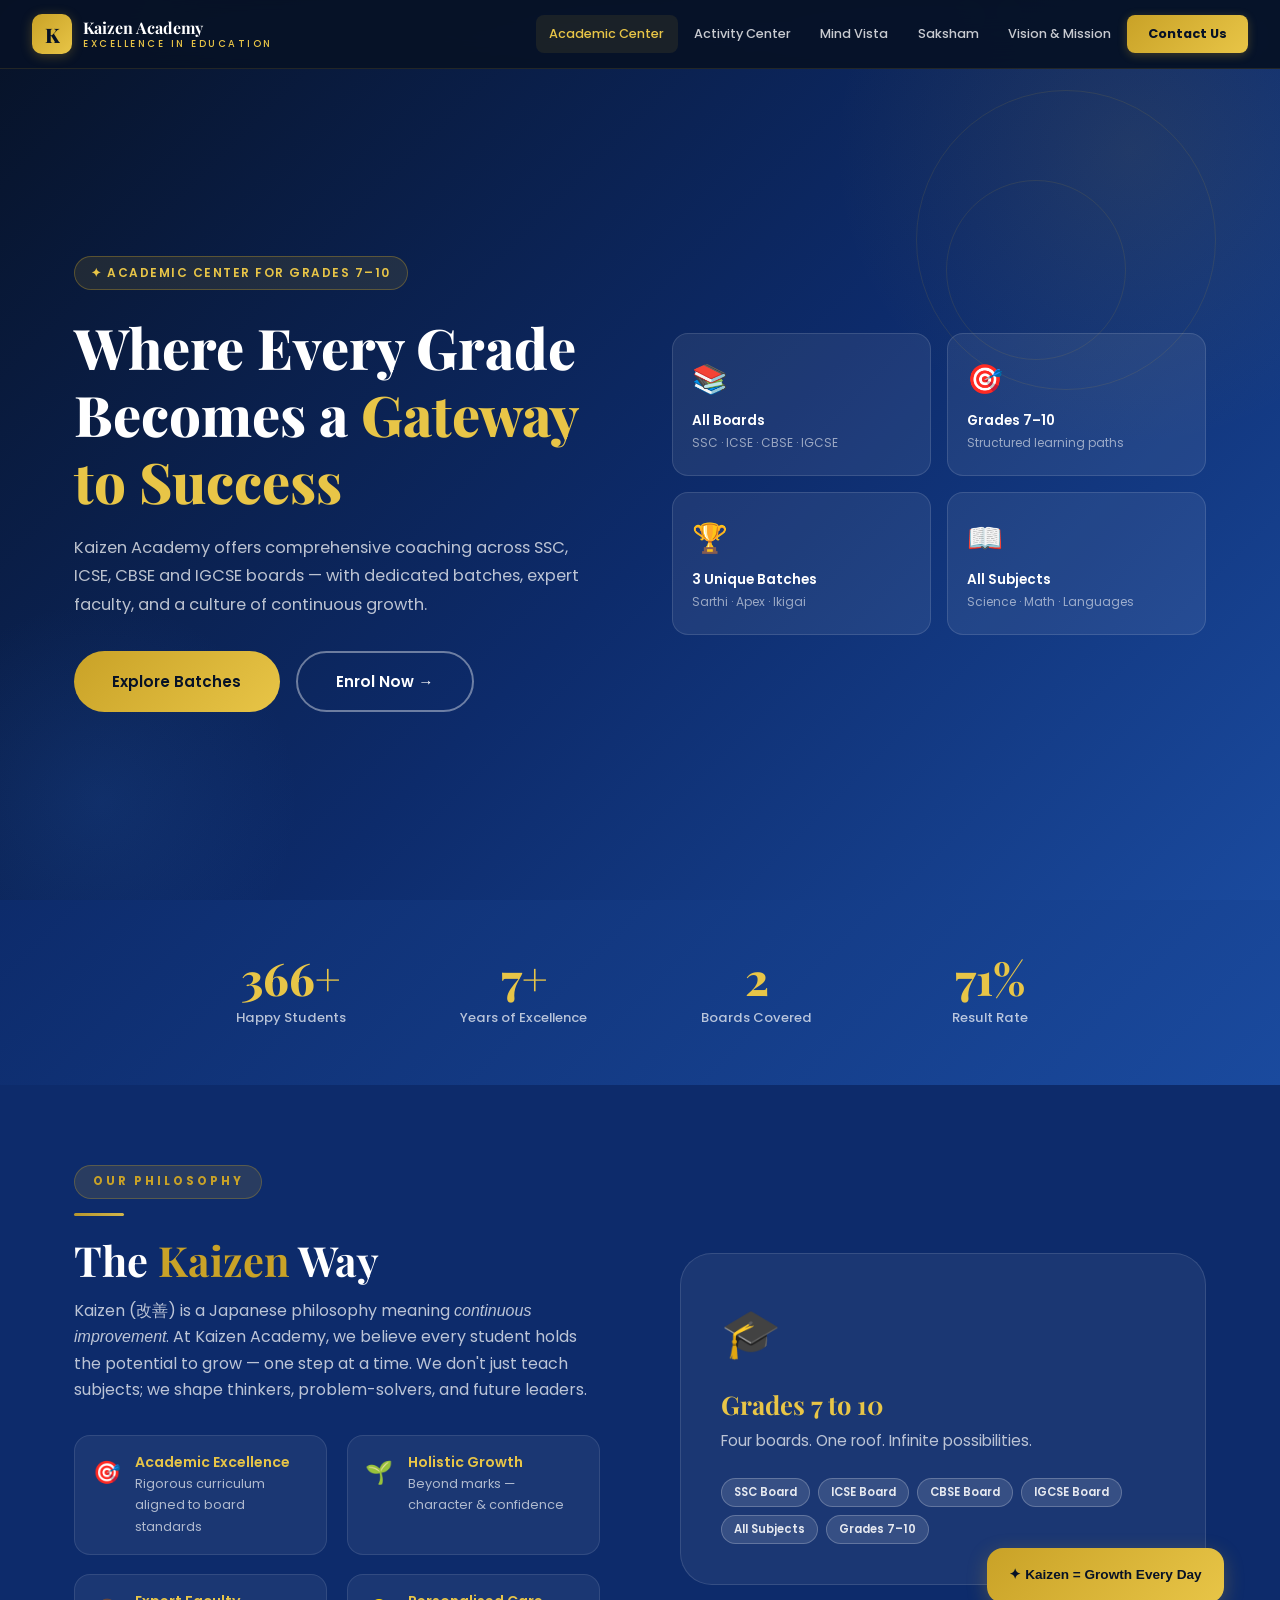
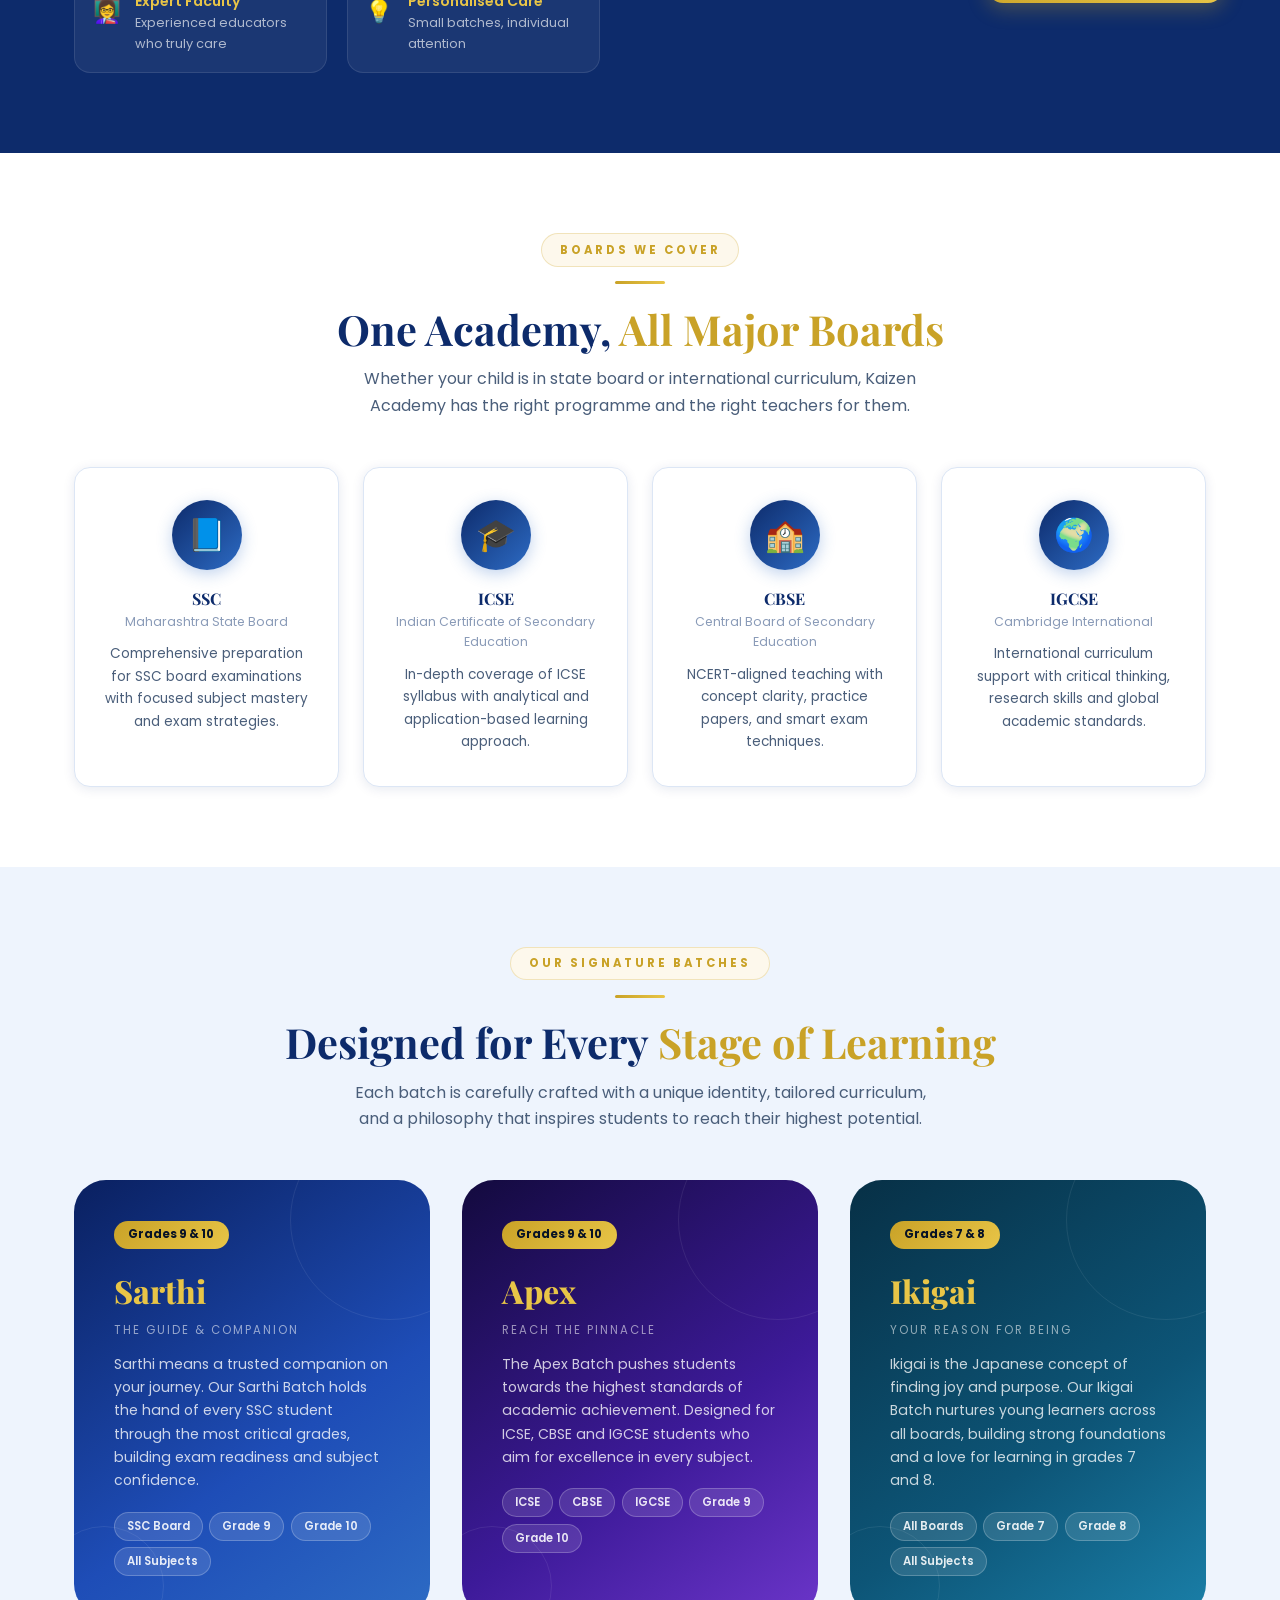
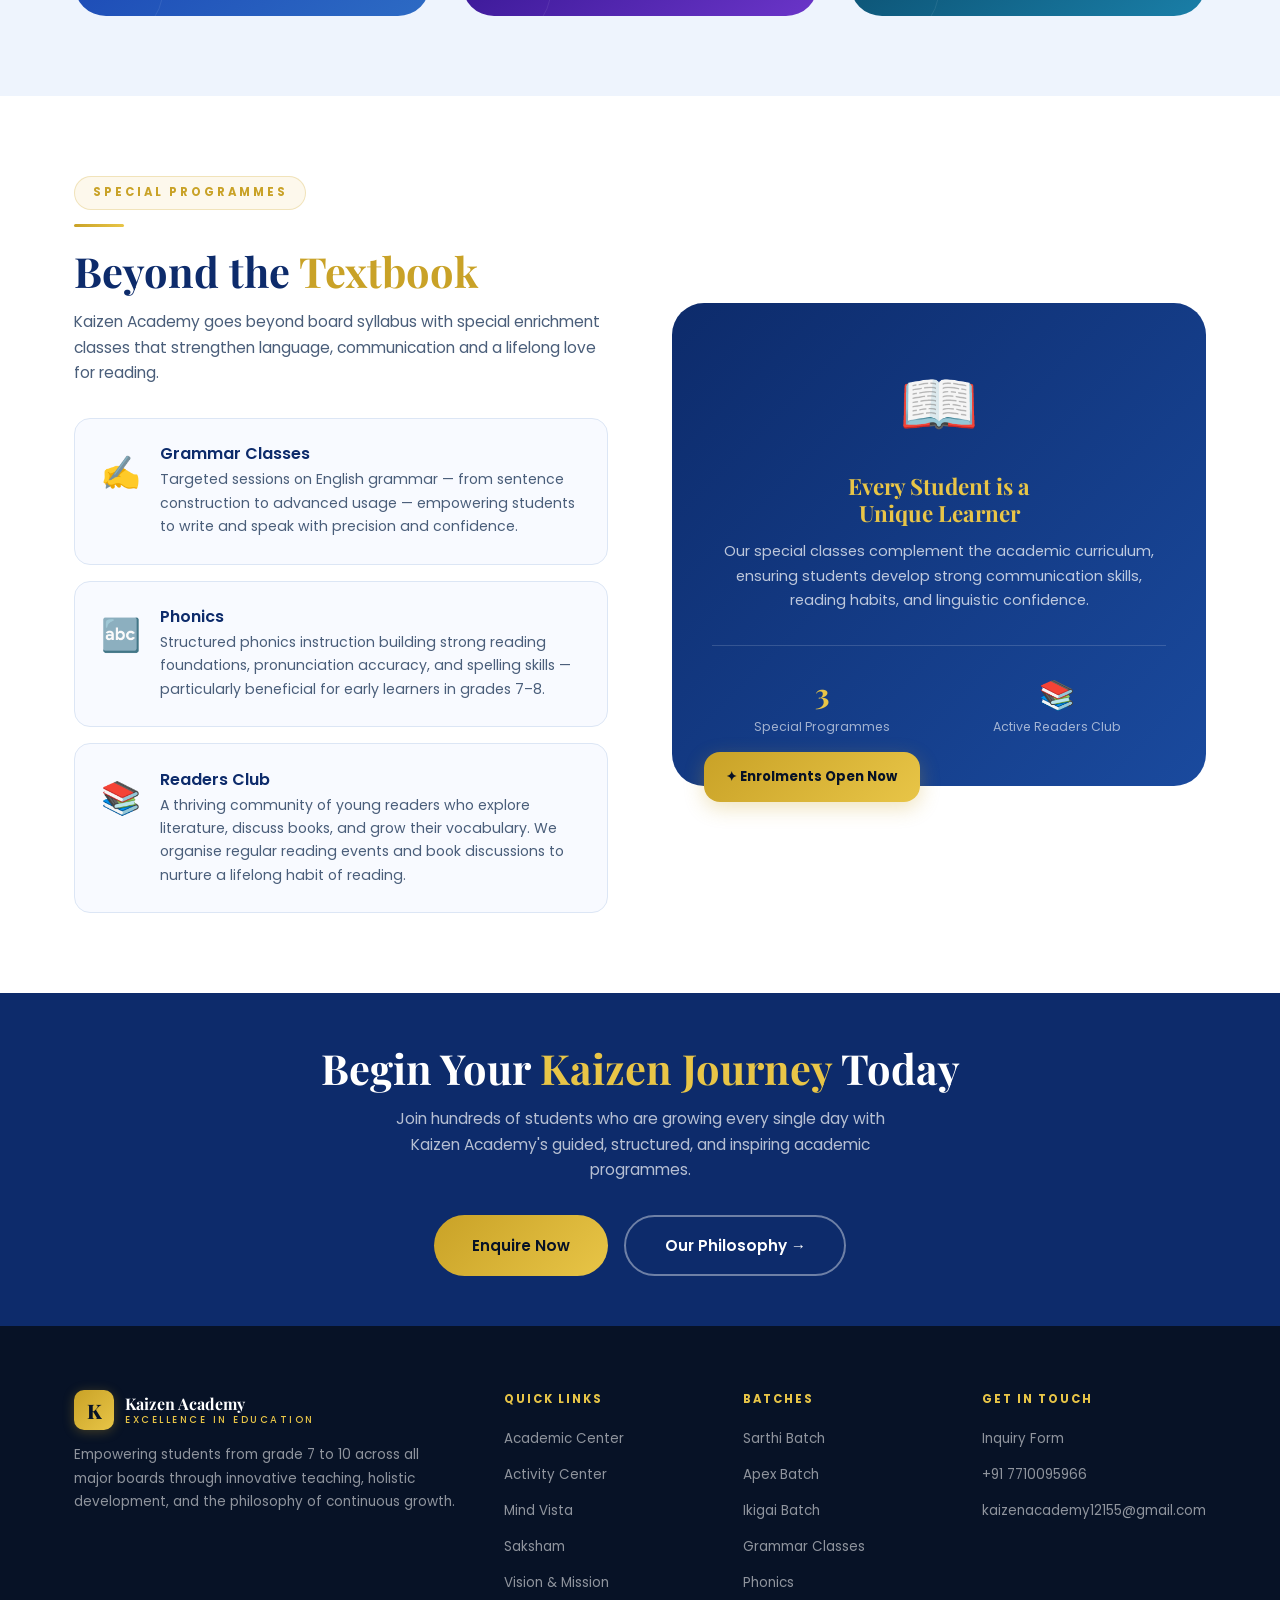
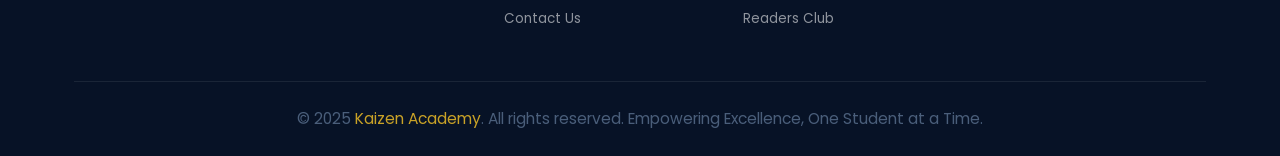
==== commit 698be4f8: "Update contact information in footer" ====
--- a/index.html
+++ b/index.html
@@ -348,8 +348,8 @@
         <h5>Get in Touch</h5>
         <ul>
           <li><a href="contact.html">Inquiry Form</a></li>
-          <li><a href="tel:+919999999999">+91 99999 99999</a></li>
-          <li><a href="mailto:info@kaizenacademy.in">info@kaizenacademy.in</a></li>
+          <li><a href="tel:+917710095966">+91 7710095966</a></li>
+          <li><a href="mailto:kaizenacademy12155@gmail.com">kaizenacademy12155@gmail.com</a></li>
         </ul>
       </div>
     </div>
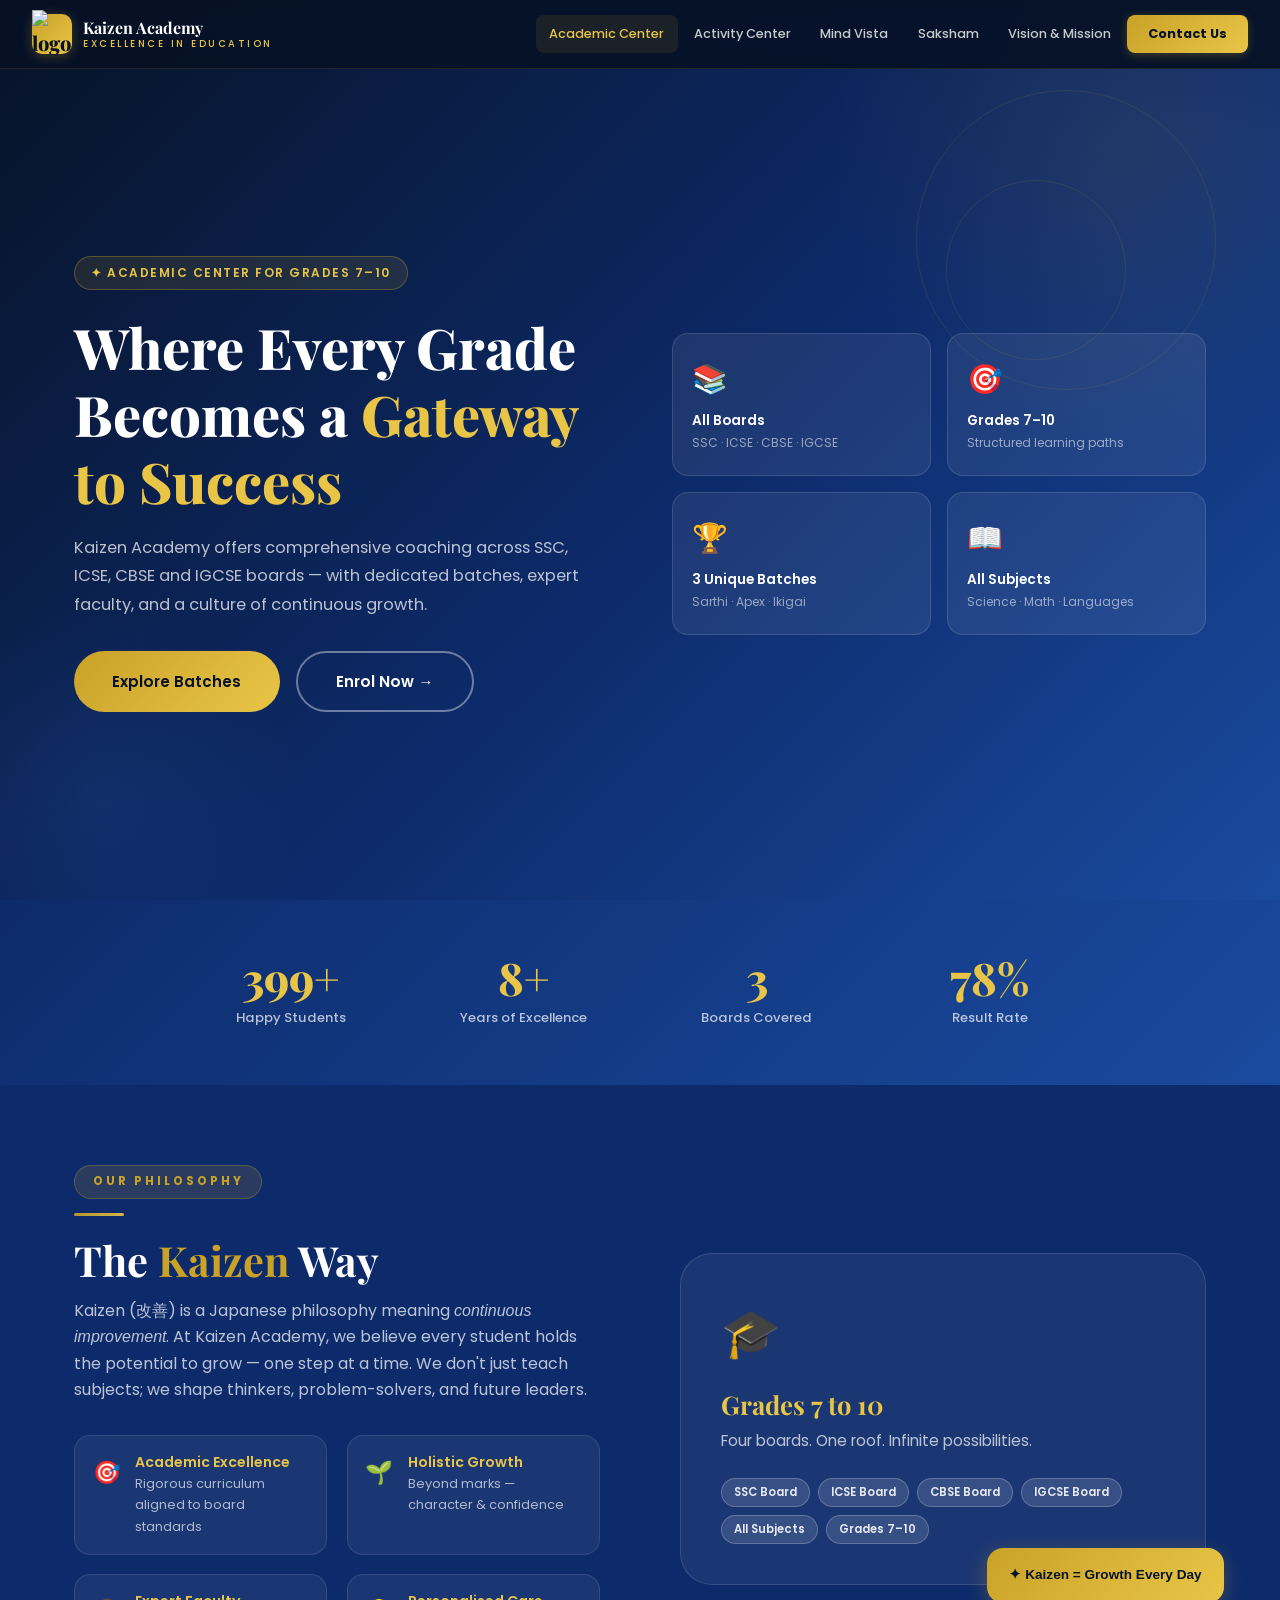
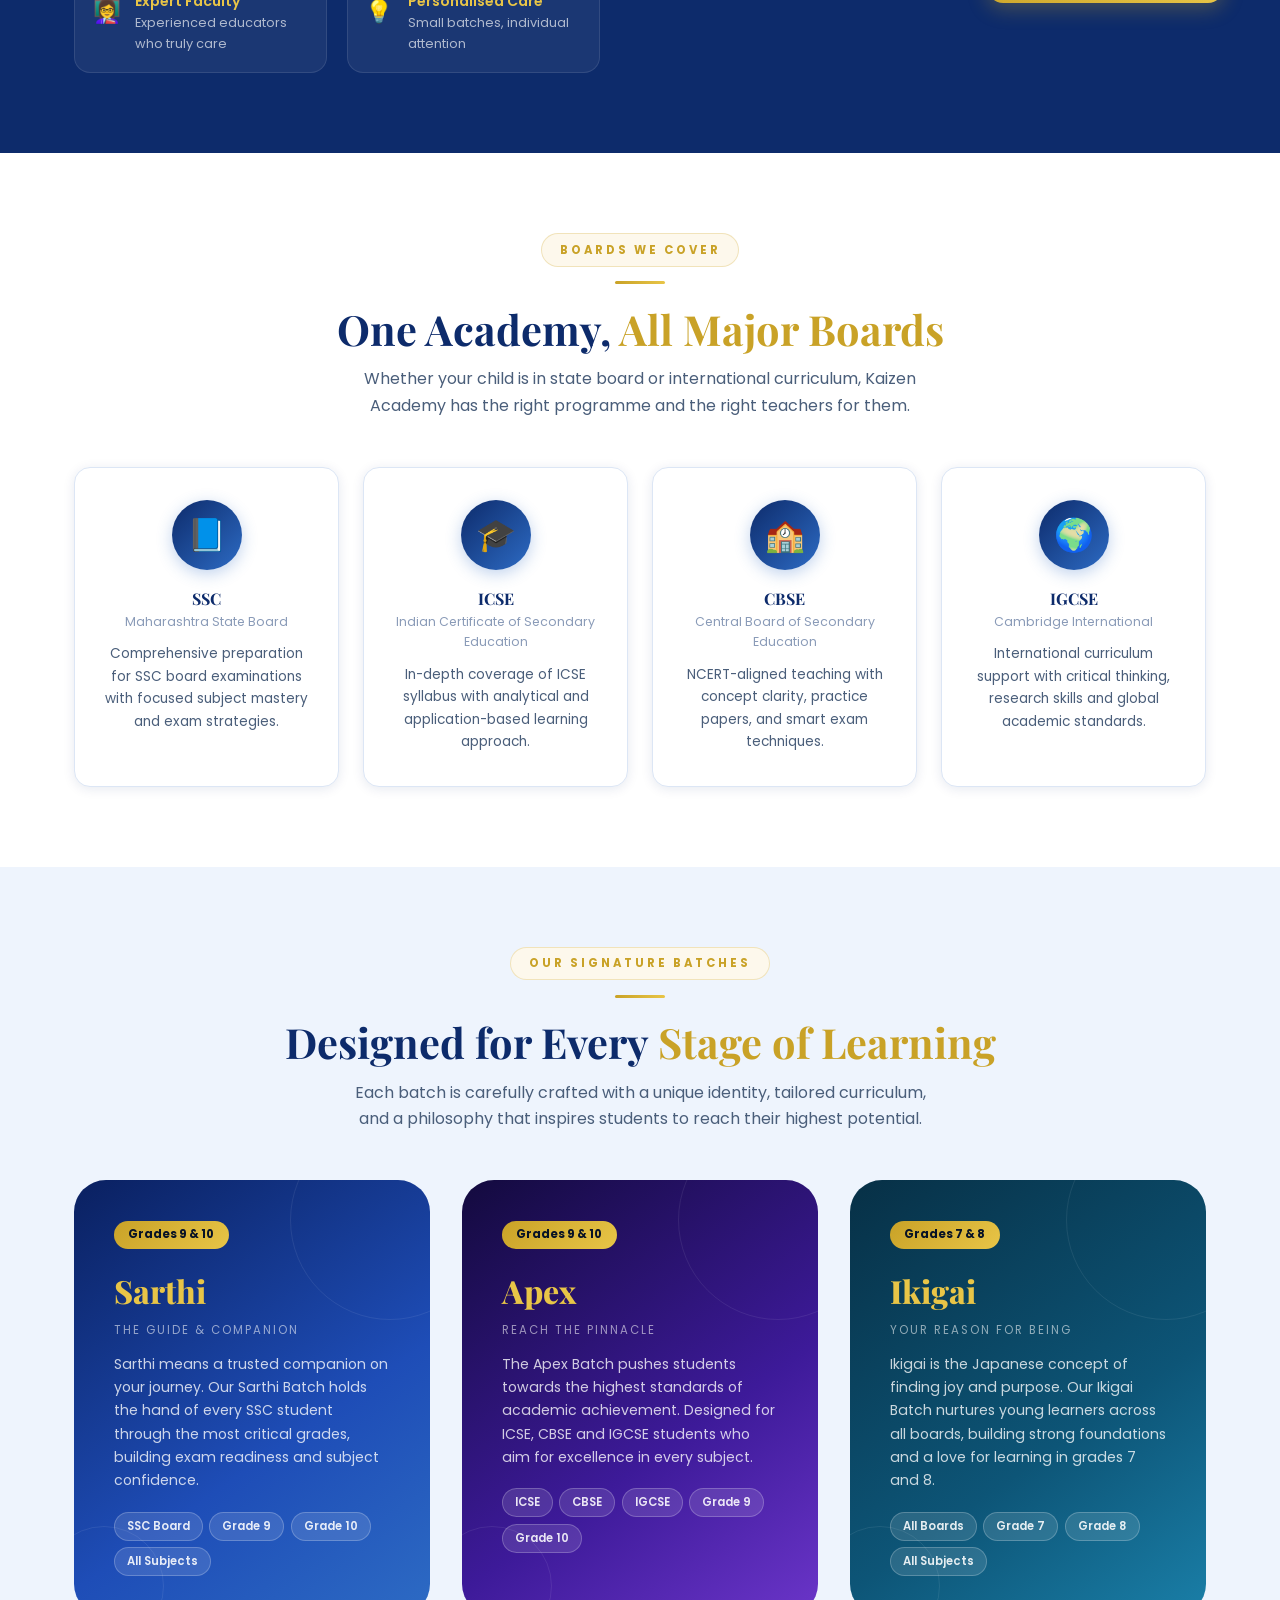
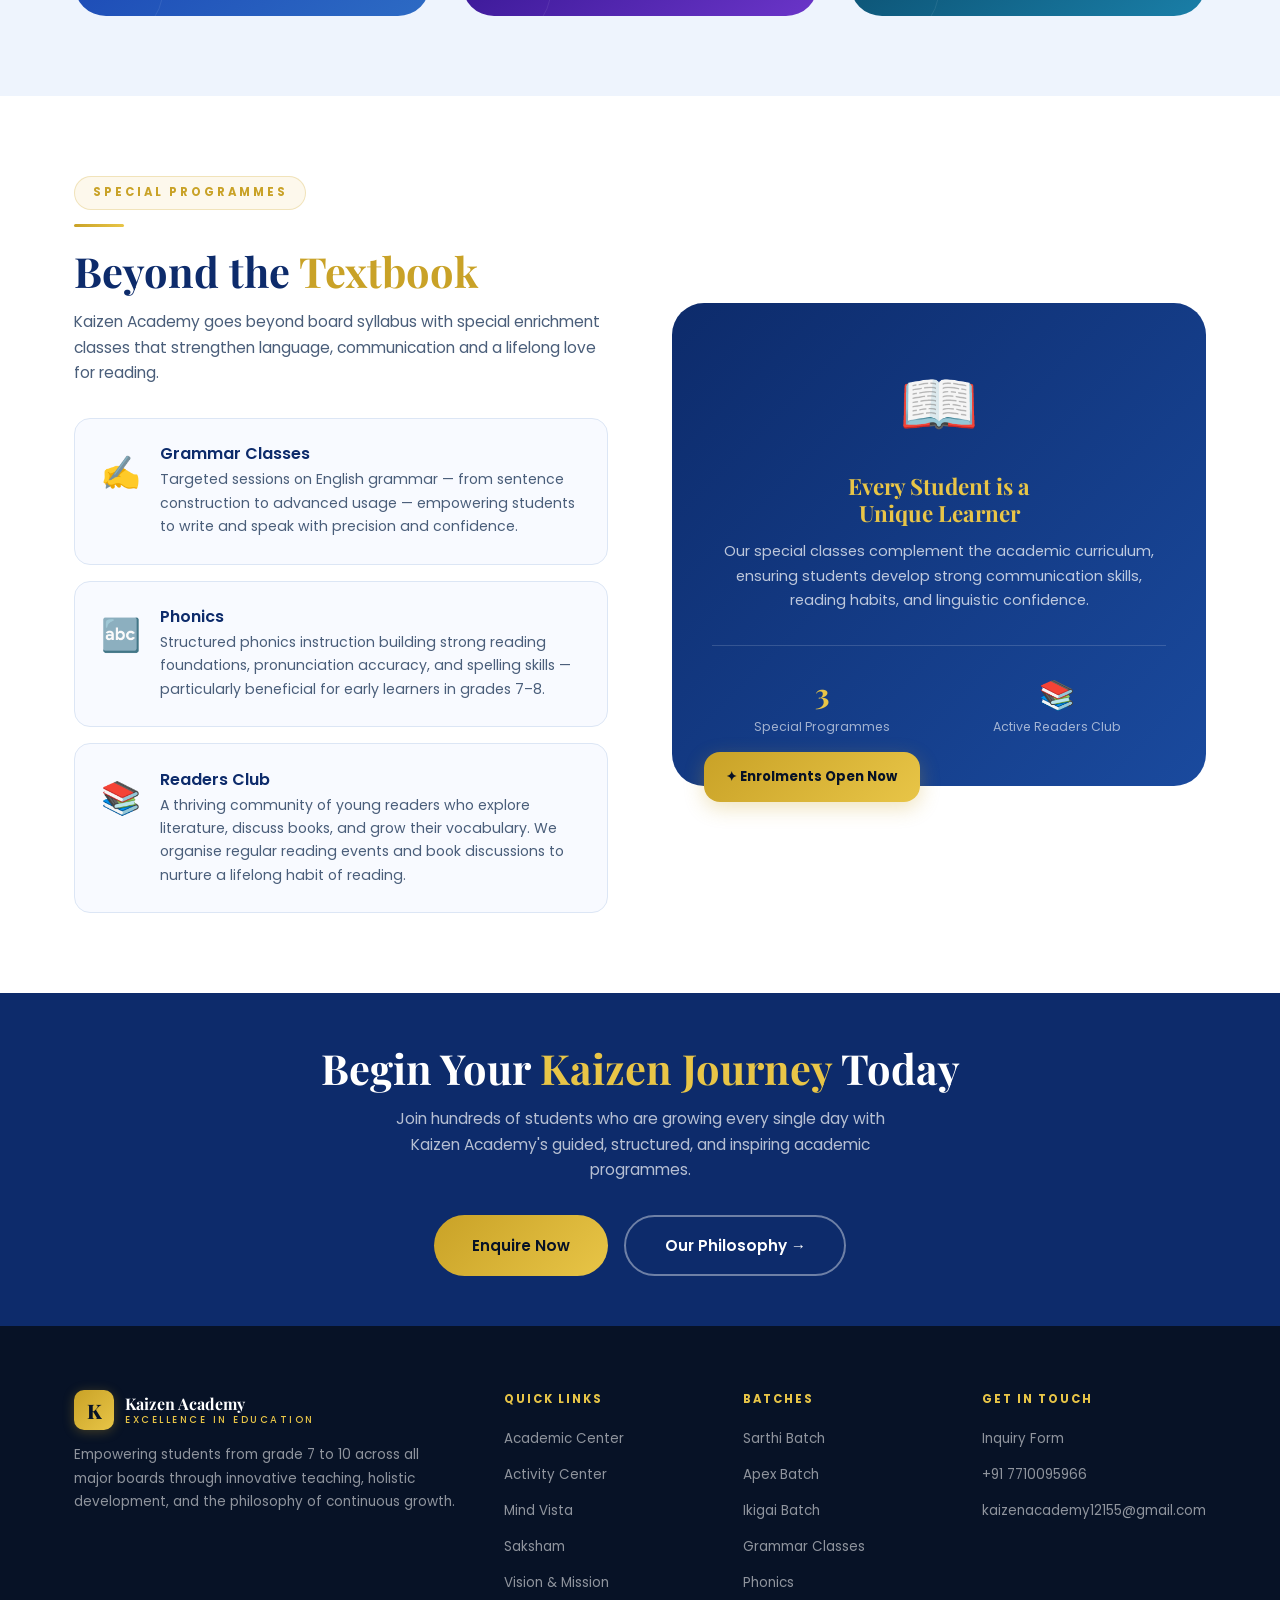
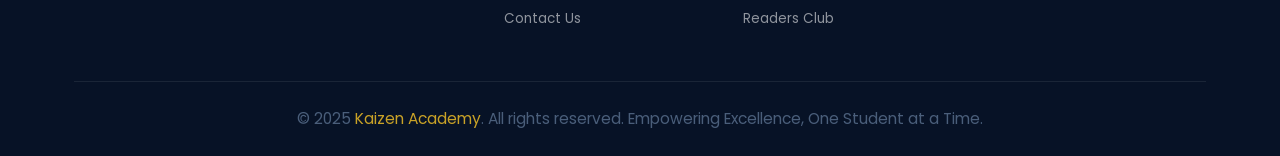
==== commit 6524dbce: "Update navbar logo to use an image Replaced logo text with an image in the navbar." ====
--- a/index.html
+++ b/index.html
@@ -20,7 +20,8 @@
 <nav class="navbar" id="navbar">
   <div class="nav-wrap">
     <a href="index.html" class="nav-logo">
-      <div class="logo-mark">K</div>
+      <div class="logo-mark"><img src="path-to-your-image.jpg" alt="logo">
+</div>
       <div class="logo-text"><span class="name">Kaizen Academy</span><span class="tagline">Excellence in Education</span></div>
     </a>
     <ul class="nav-menu">
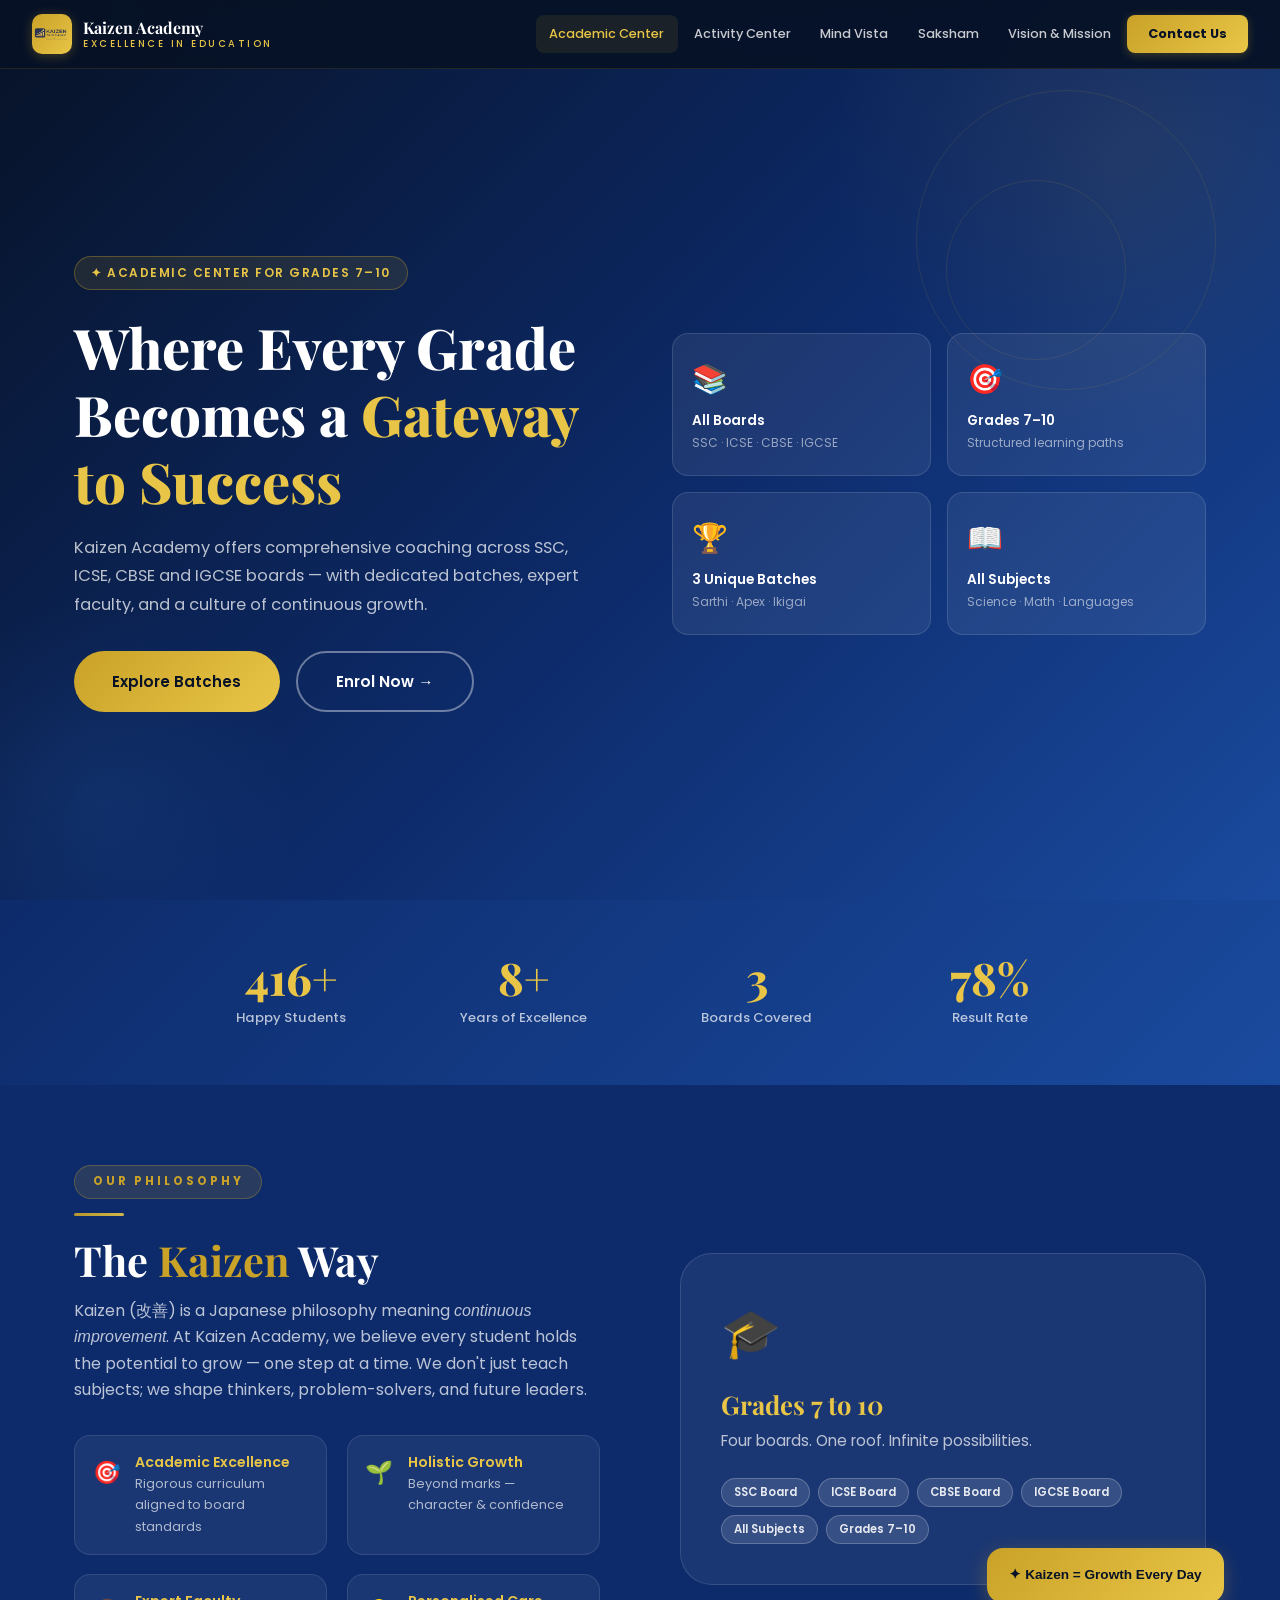
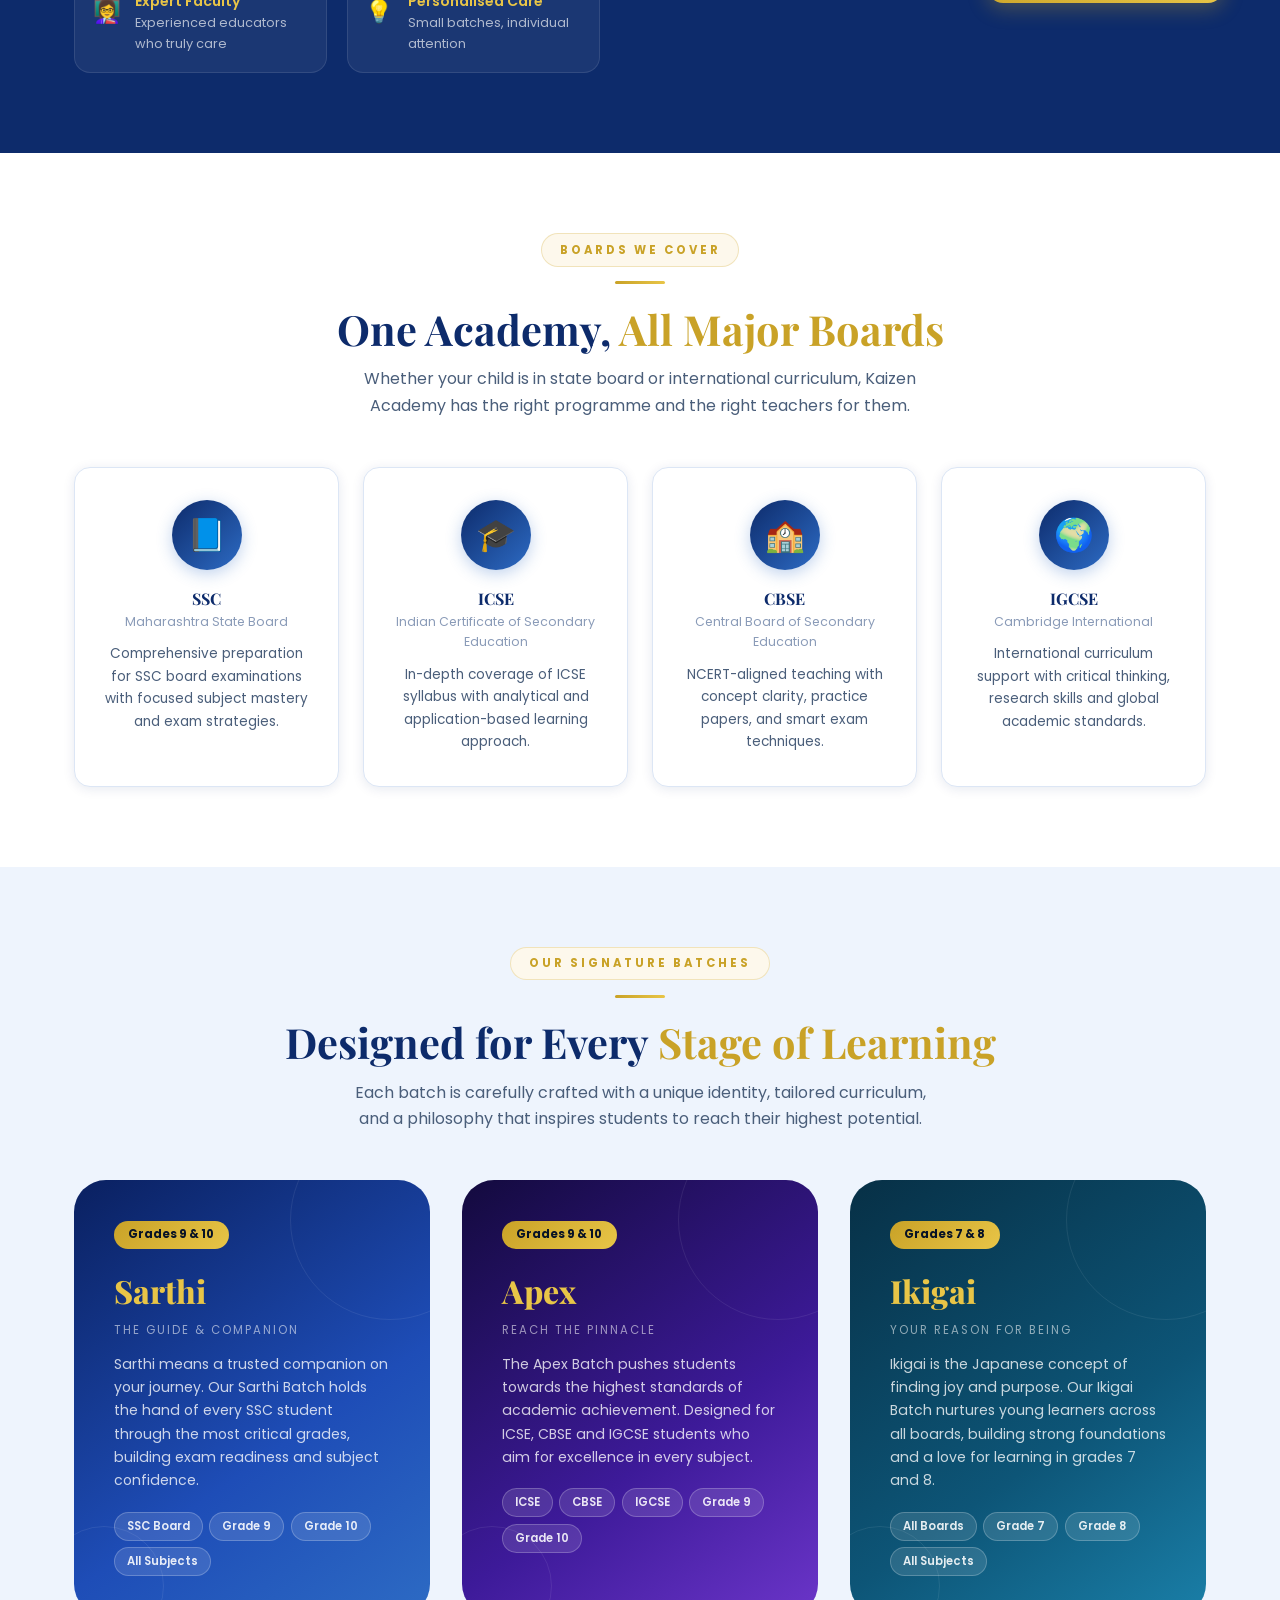
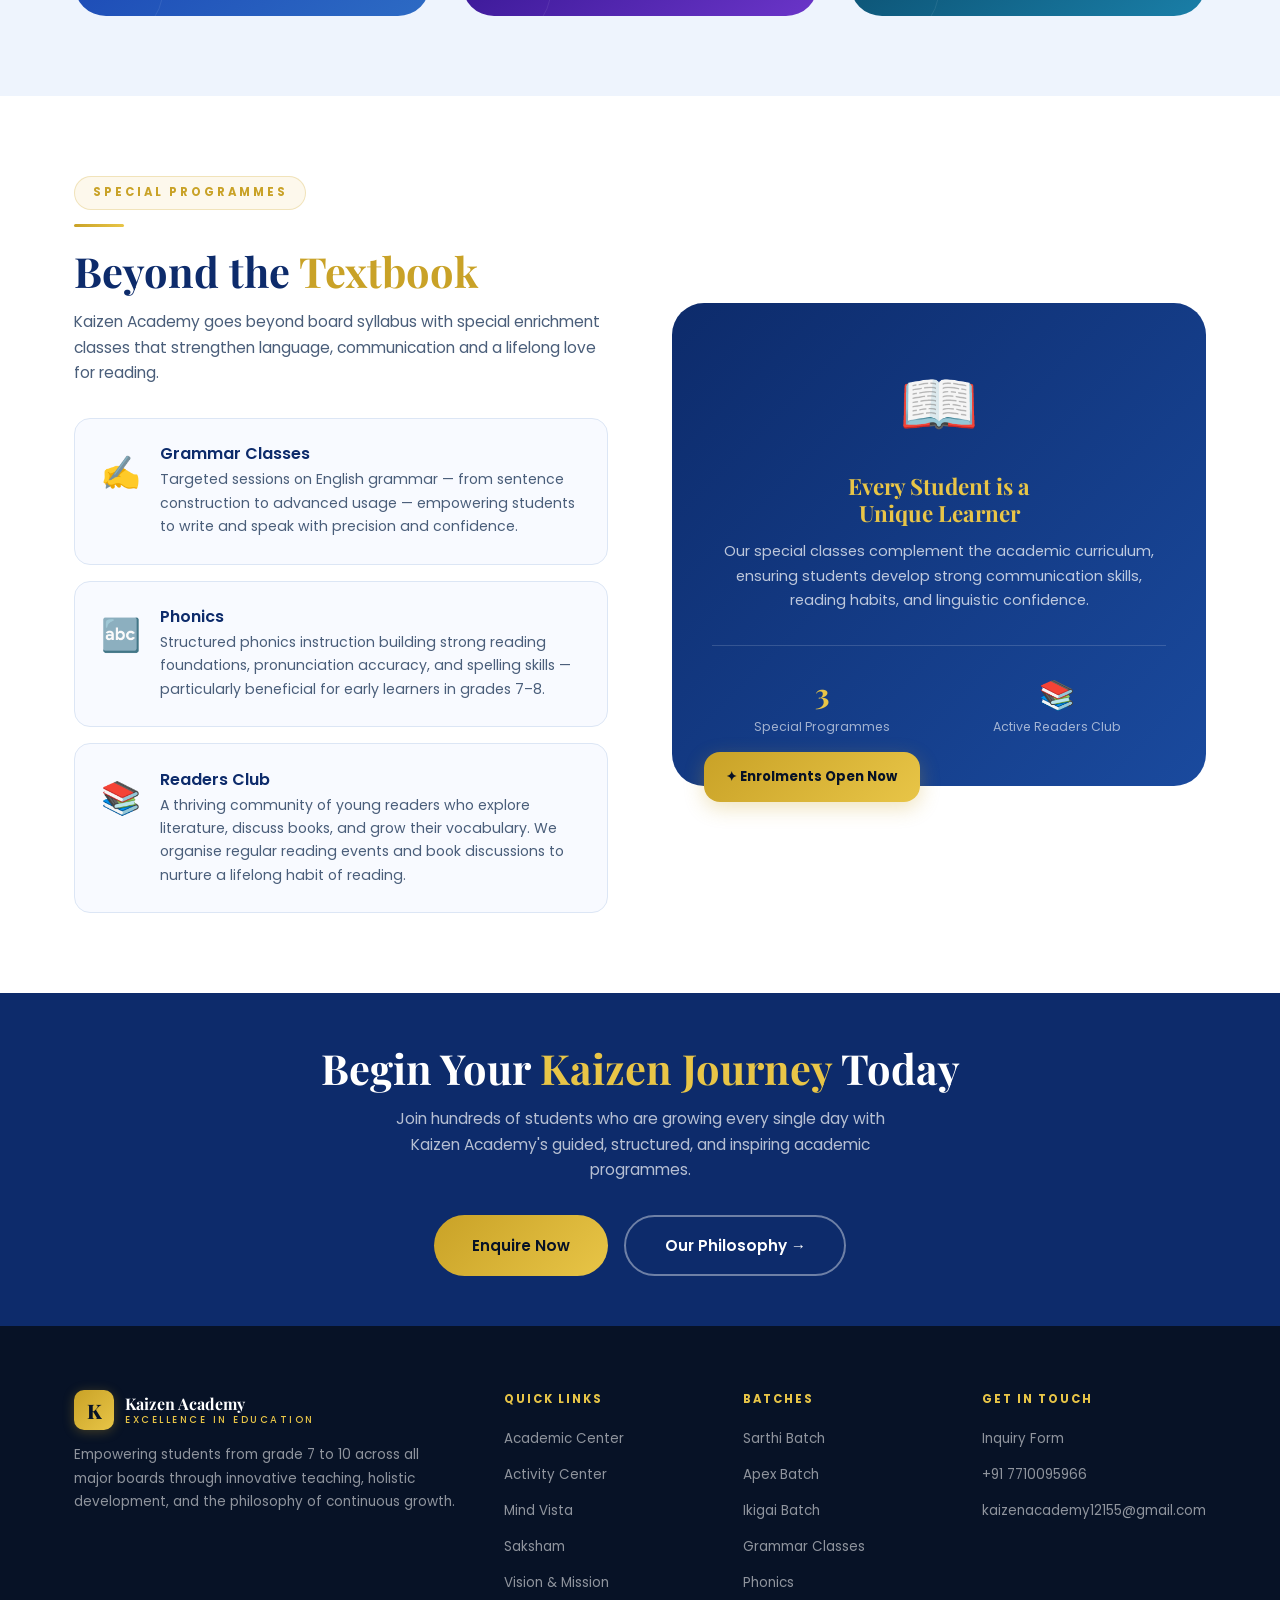
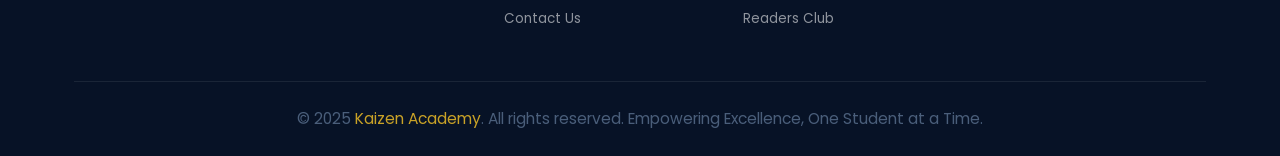
==== commit 09d63d62: "Update index.html" ====
--- a/index.html
+++ b/index.html
@@ -20,7 +20,7 @@
 <nav class="navbar" id="navbar">
   <div class="nav-wrap">
     <a href="index.html" class="nav-logo">
-      <div class="logo-mark"><img src="path-to-your-image.jpg" alt="logo">
+      <div class="logo-mark"><img src="logokaizennobg.jpg" alt="logo">
 </div>
       <div class="logo-text"><span class="name">Kaizen Academy</span><span class="tagline">Excellence in Education</span></div>
     </a>
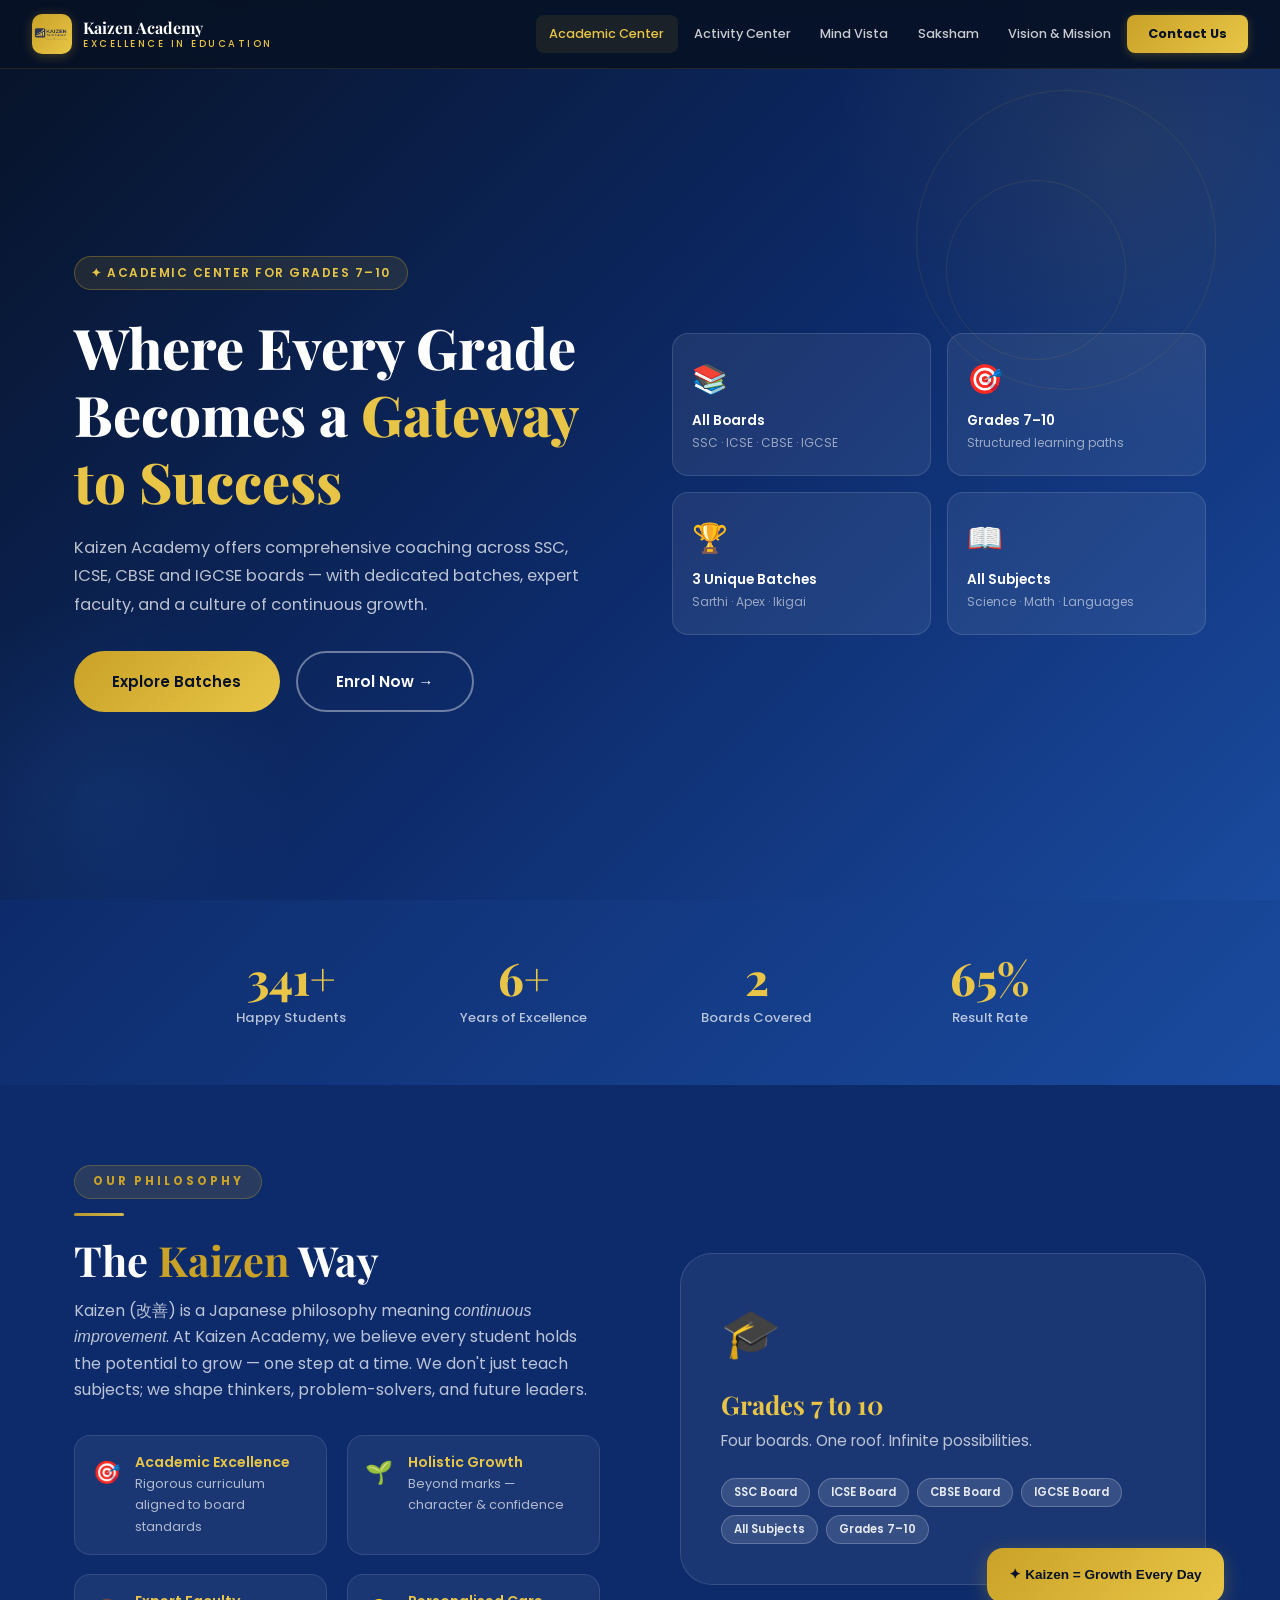
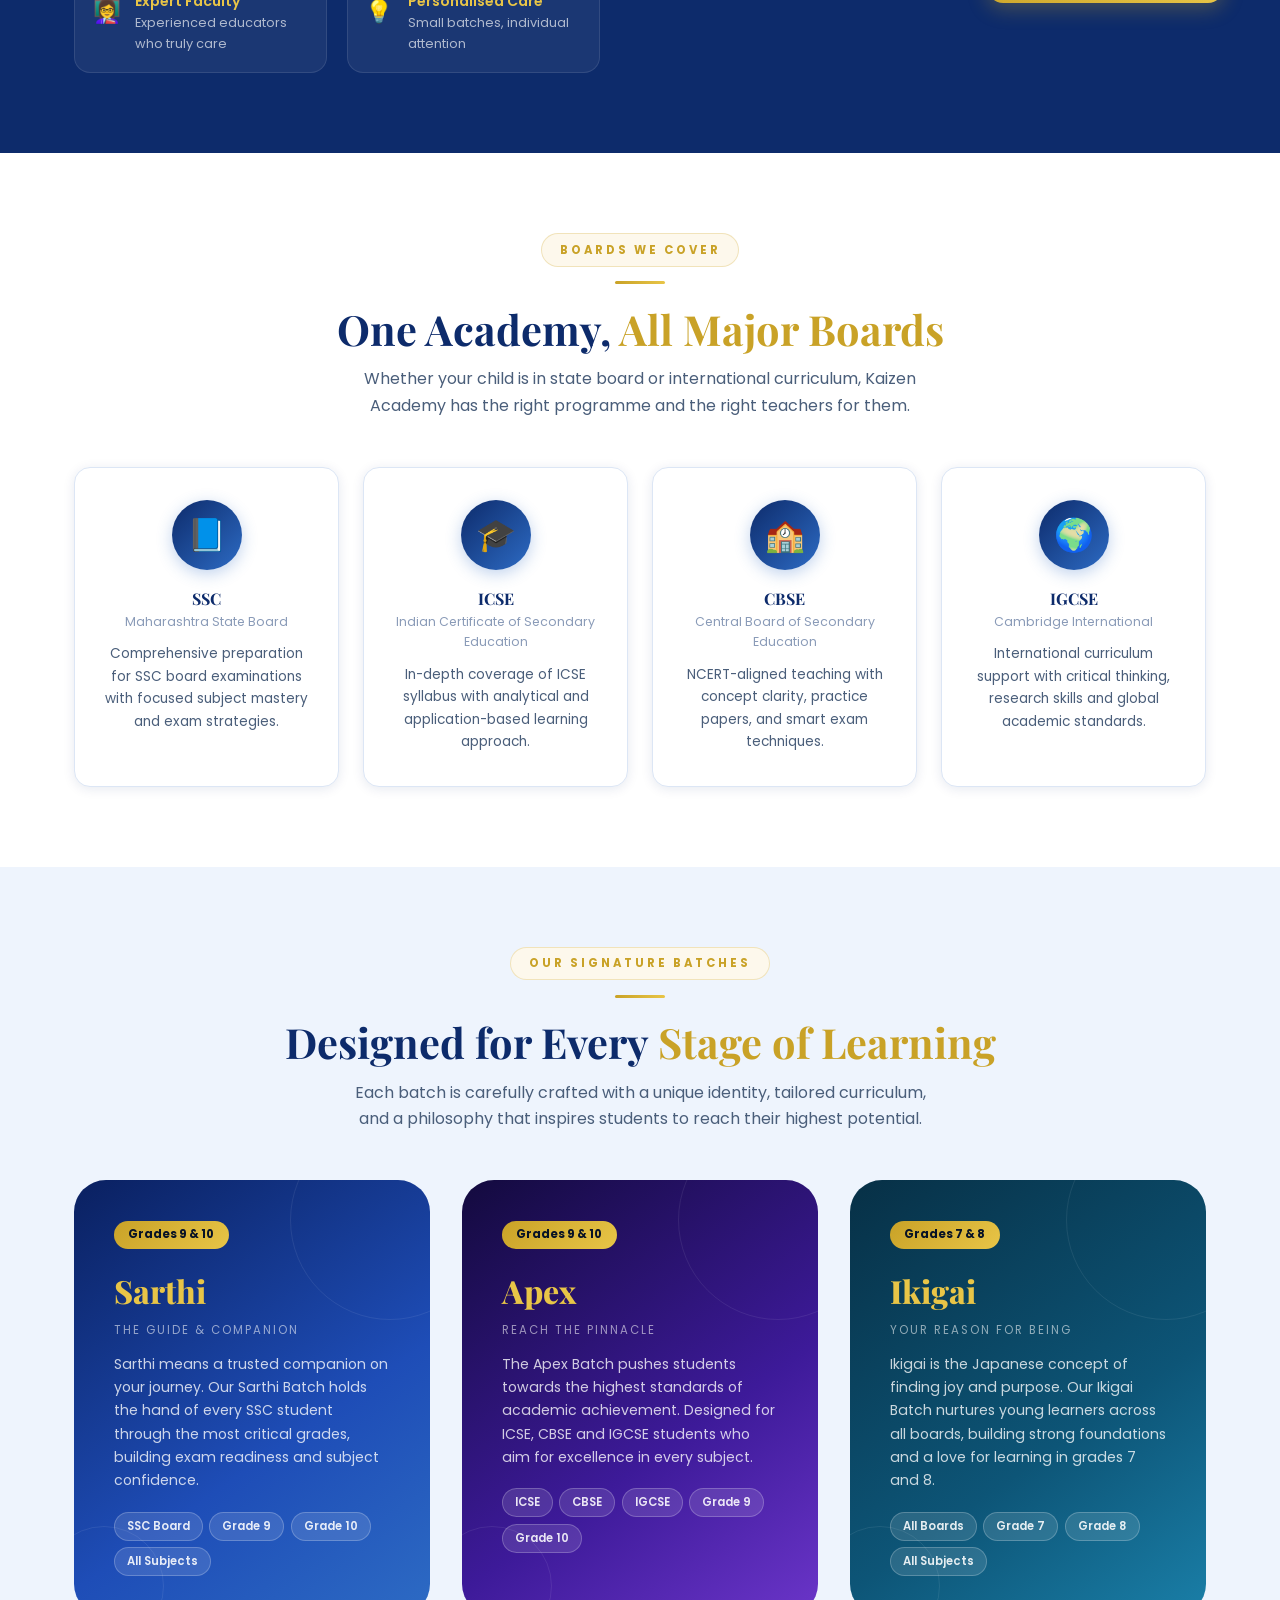
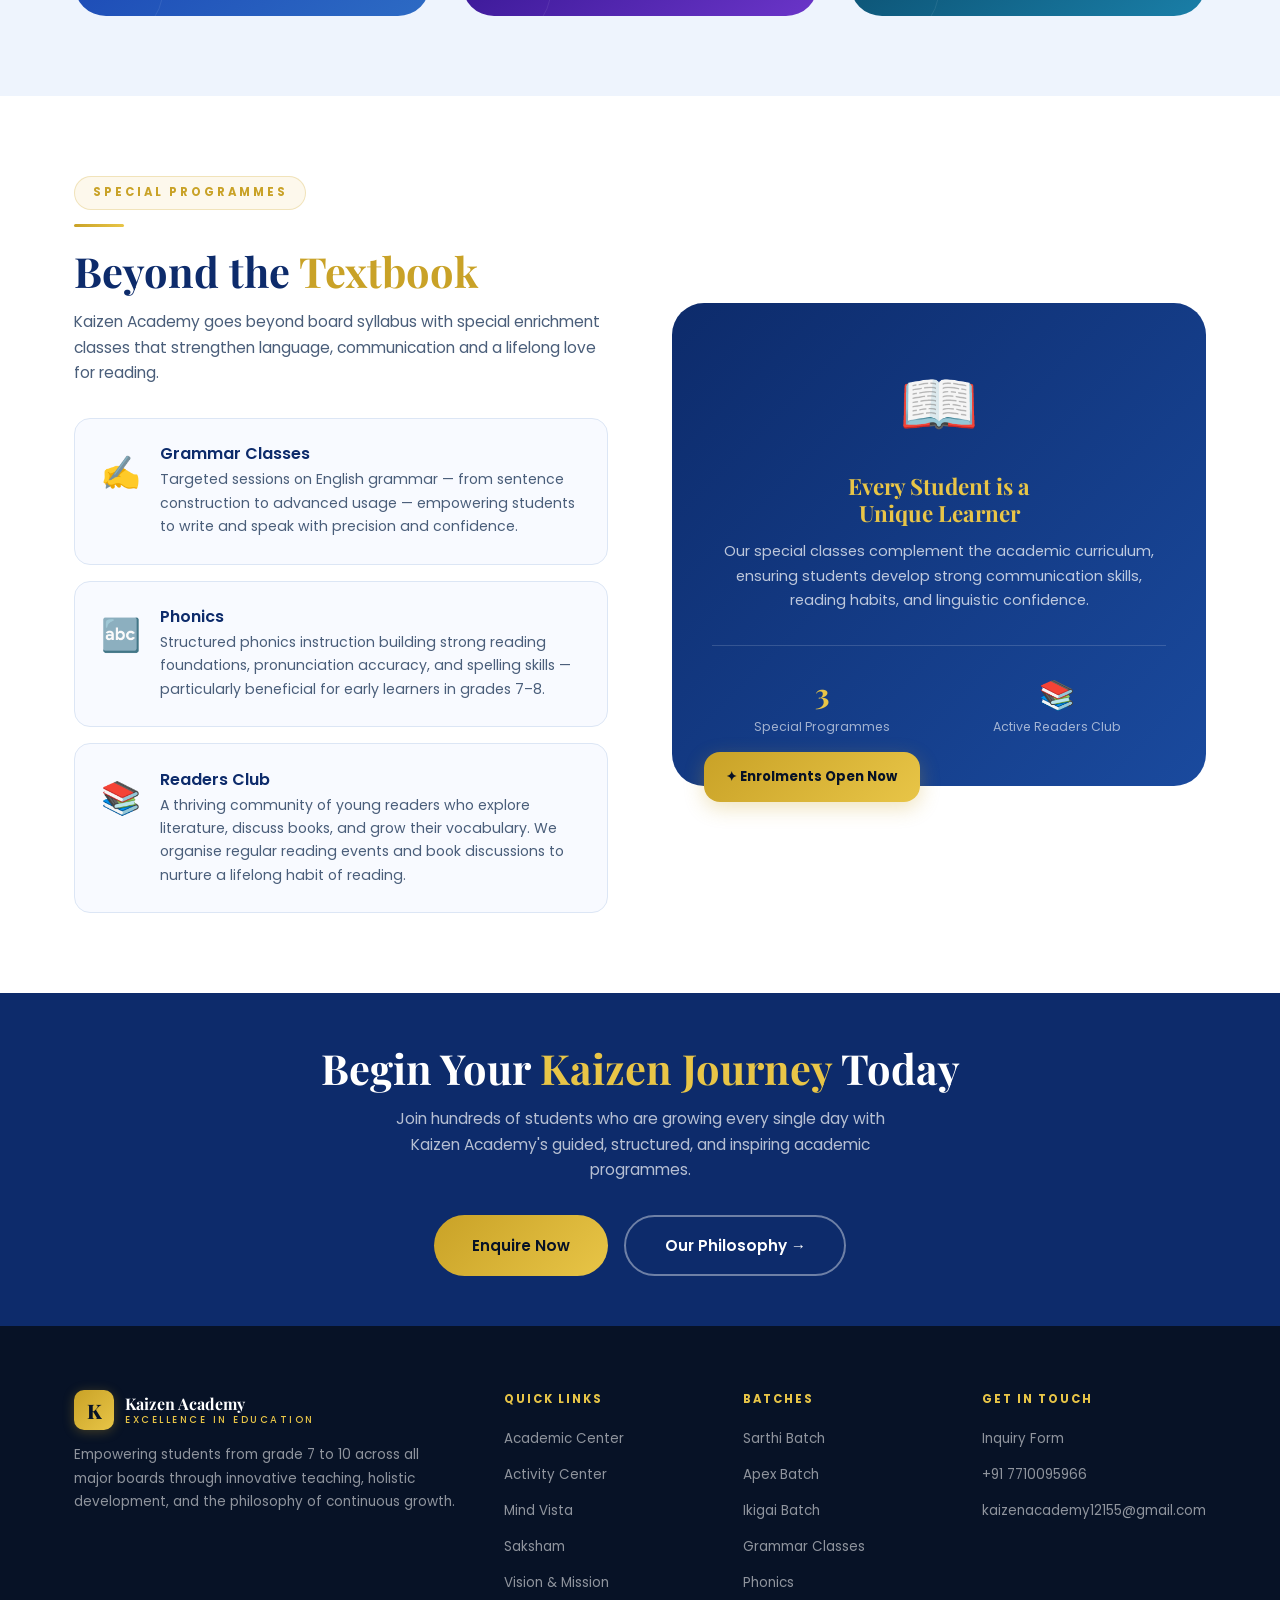
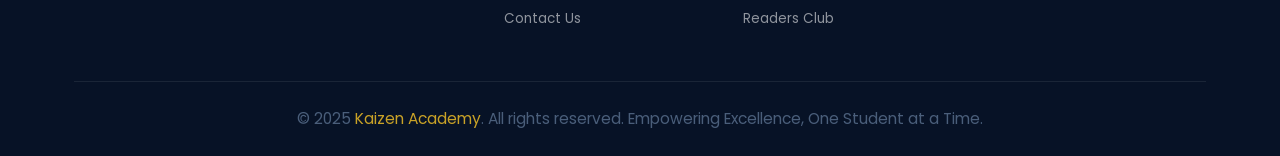
==== commit 741be329: "Update index.html" ====
--- a/index.html
+++ b/index.html
@@ -20,7 +20,7 @@
 <nav class="navbar" id="navbar">
   <div class="nav-wrap">
     <a href="index.html" class="nav-logo">
-      <div class="logo-mark"><img src="logokaizennobg.jpg" alt="logo">
+      <div class="logo-mark"><img src="logokaizennobg.png" alt="logo">
 </div>
       <div class="logo-text"><span class="name">Kaizen Academy</span><span class="tagline">Excellence in Education</span></div>
     </a>
